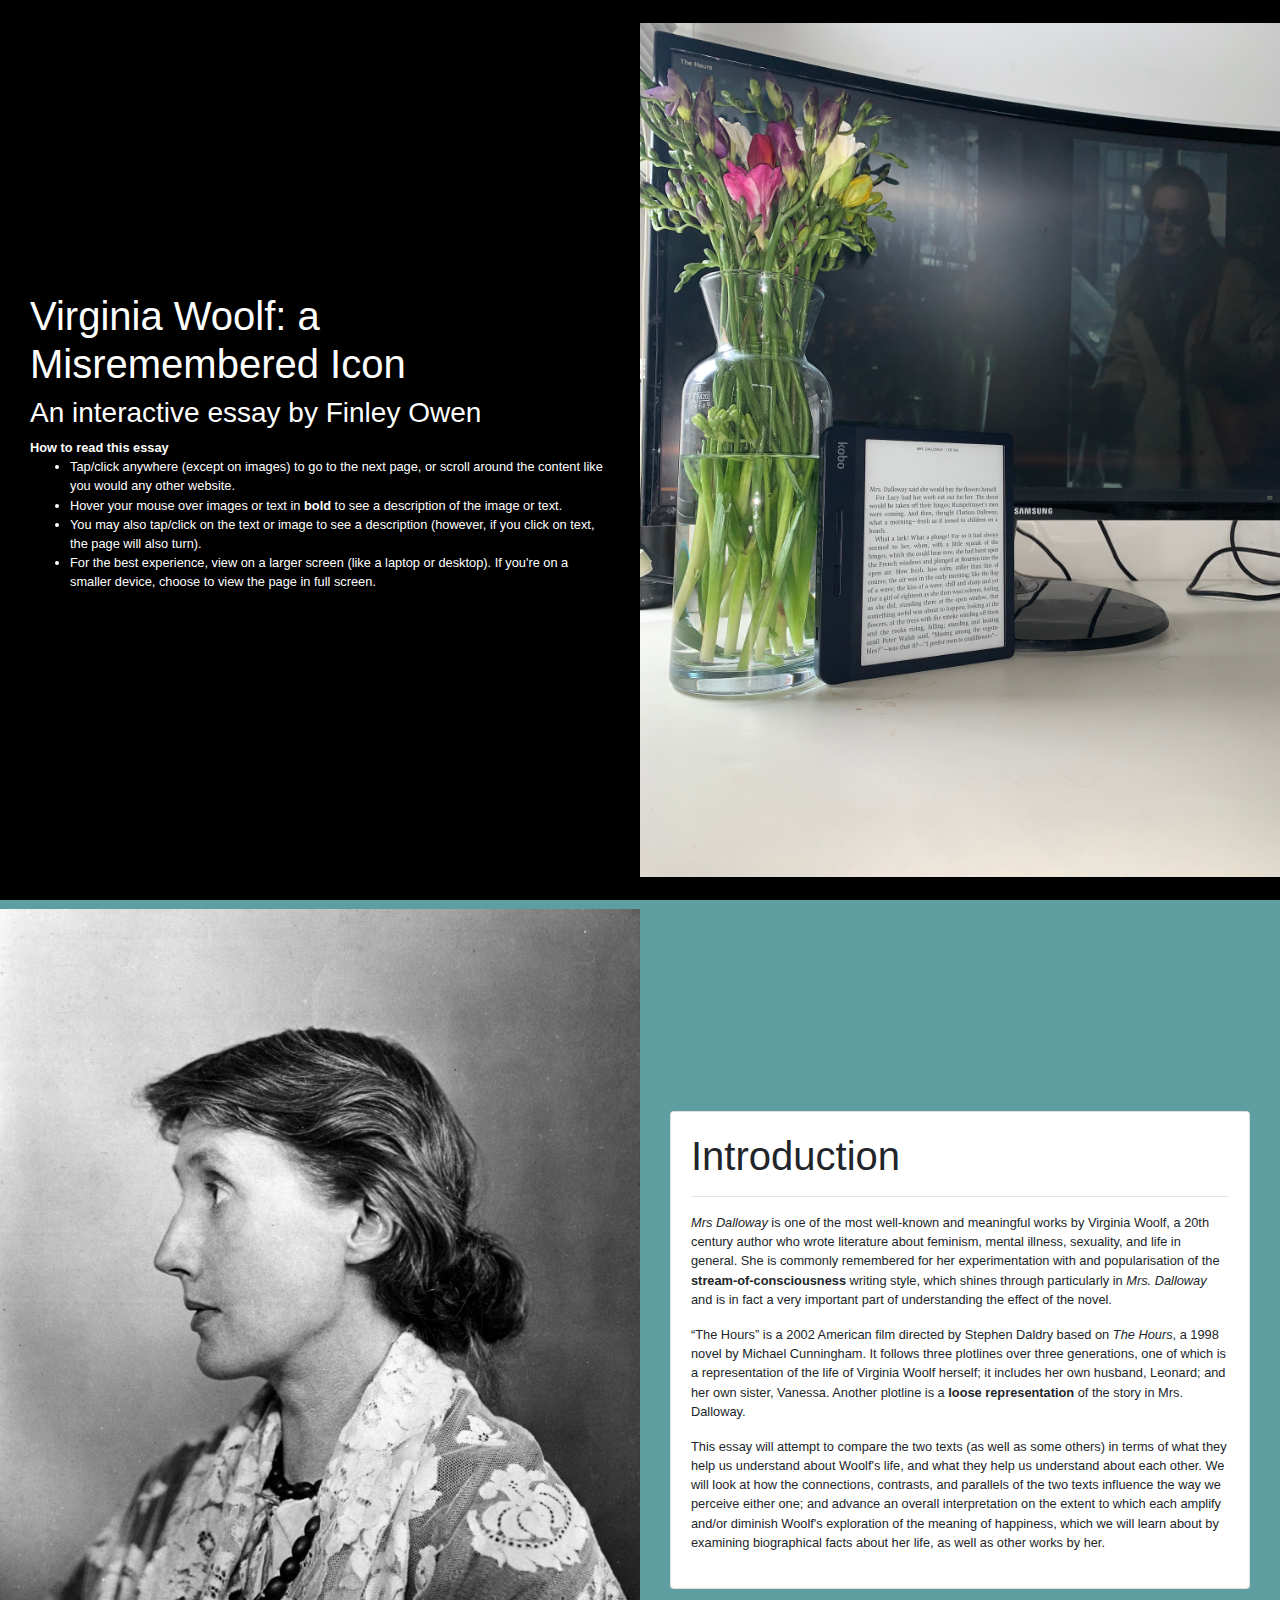
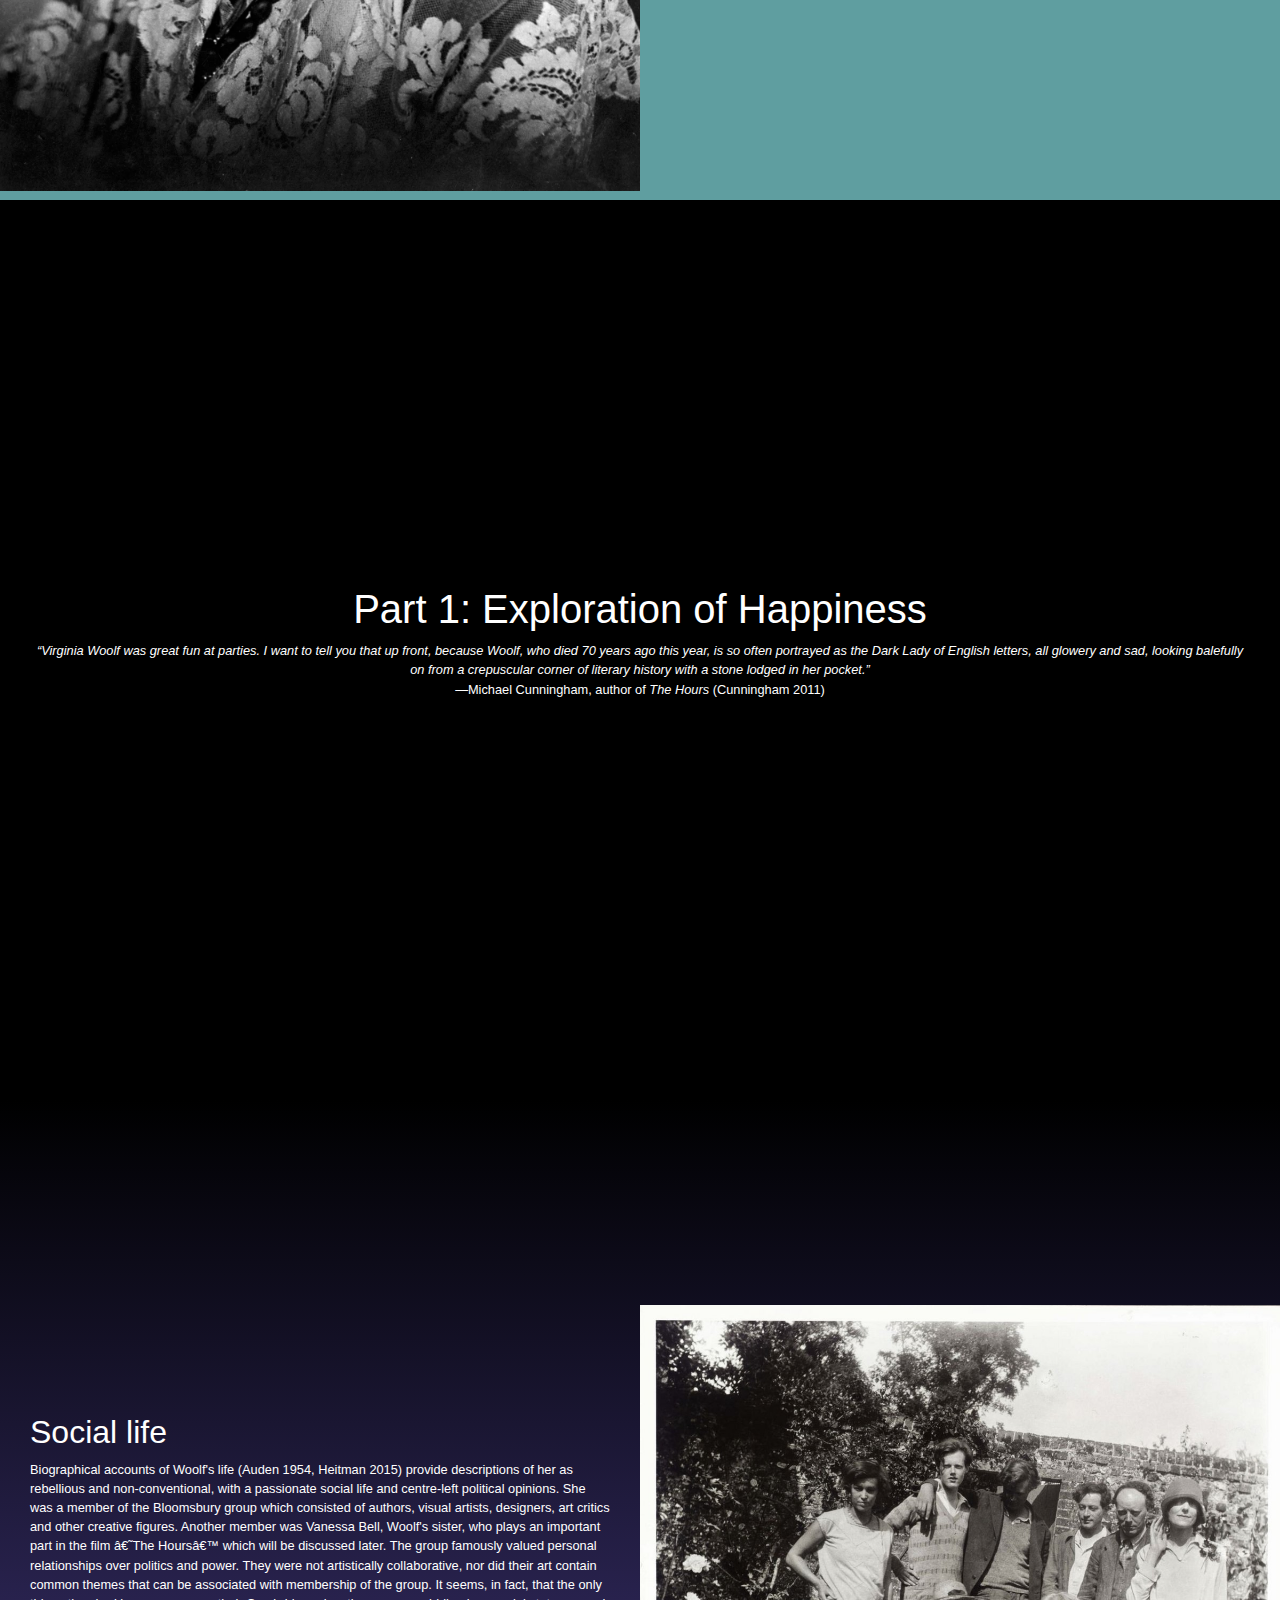
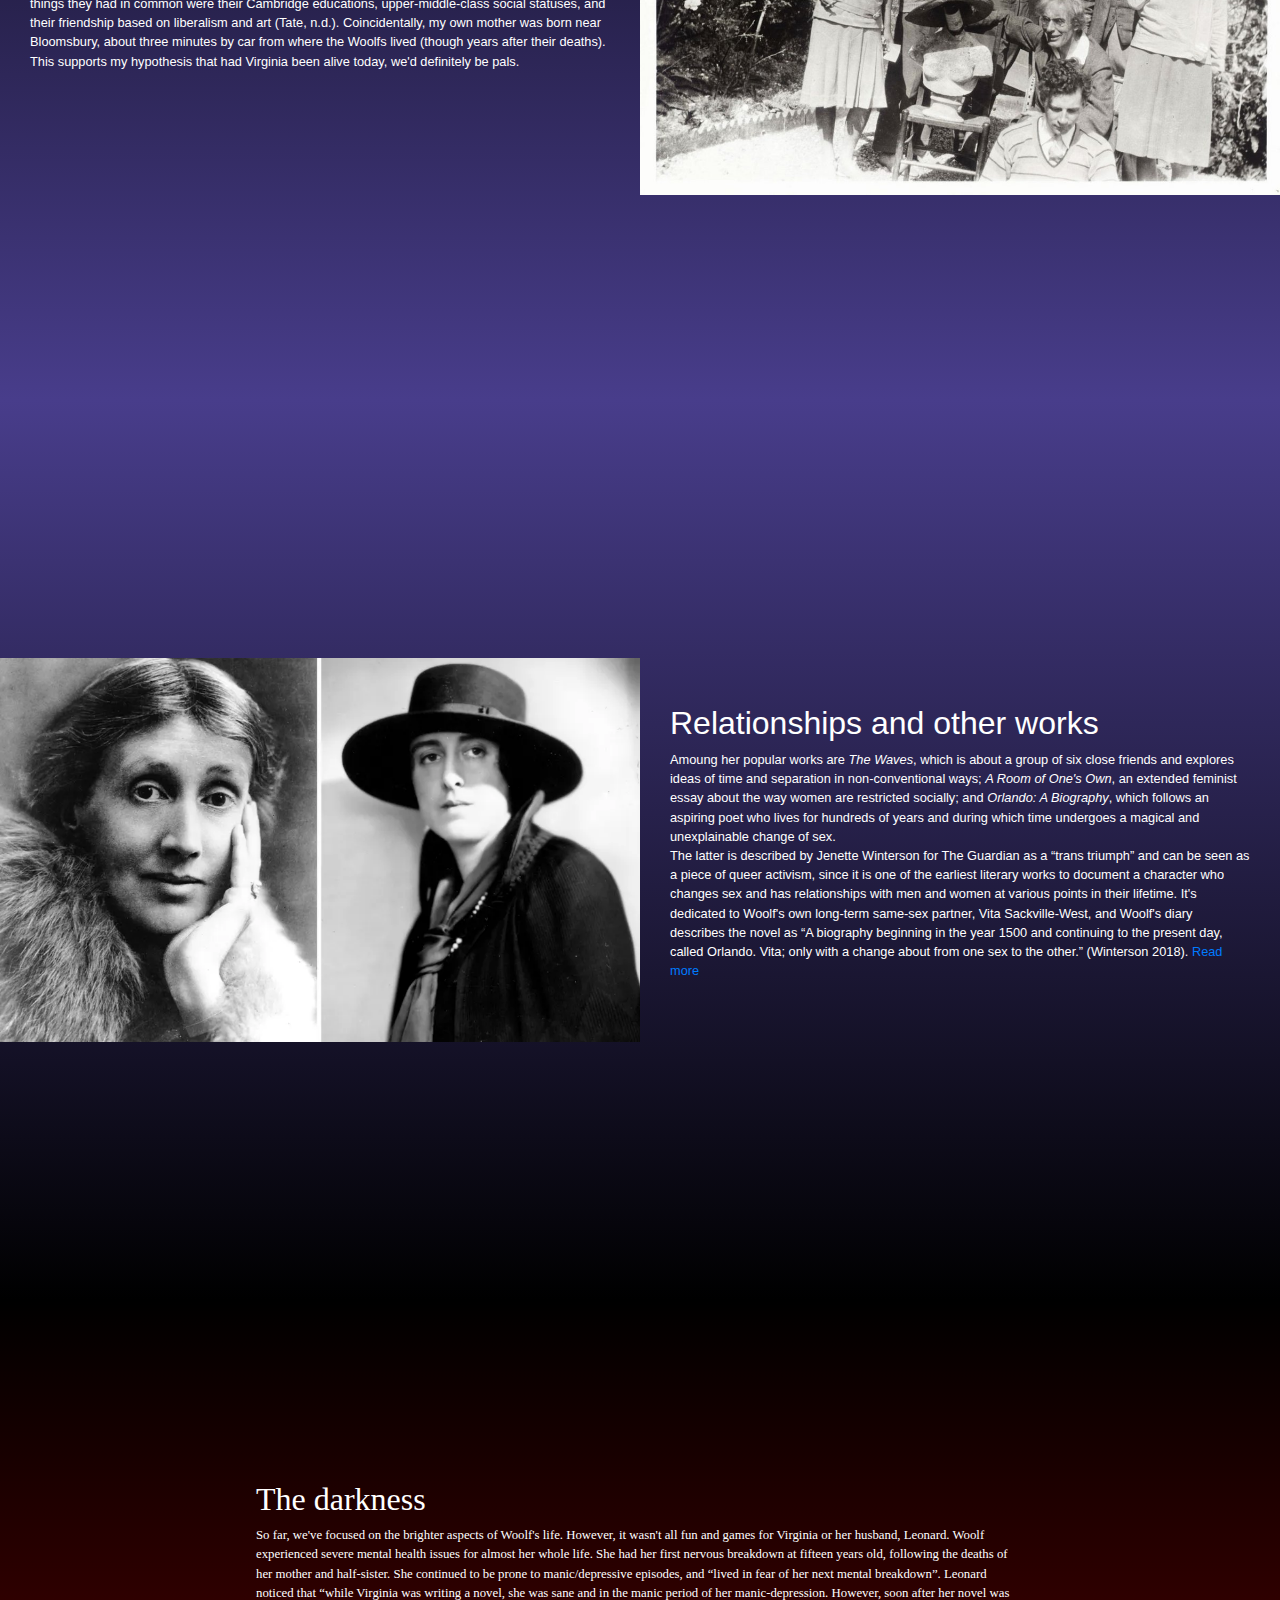
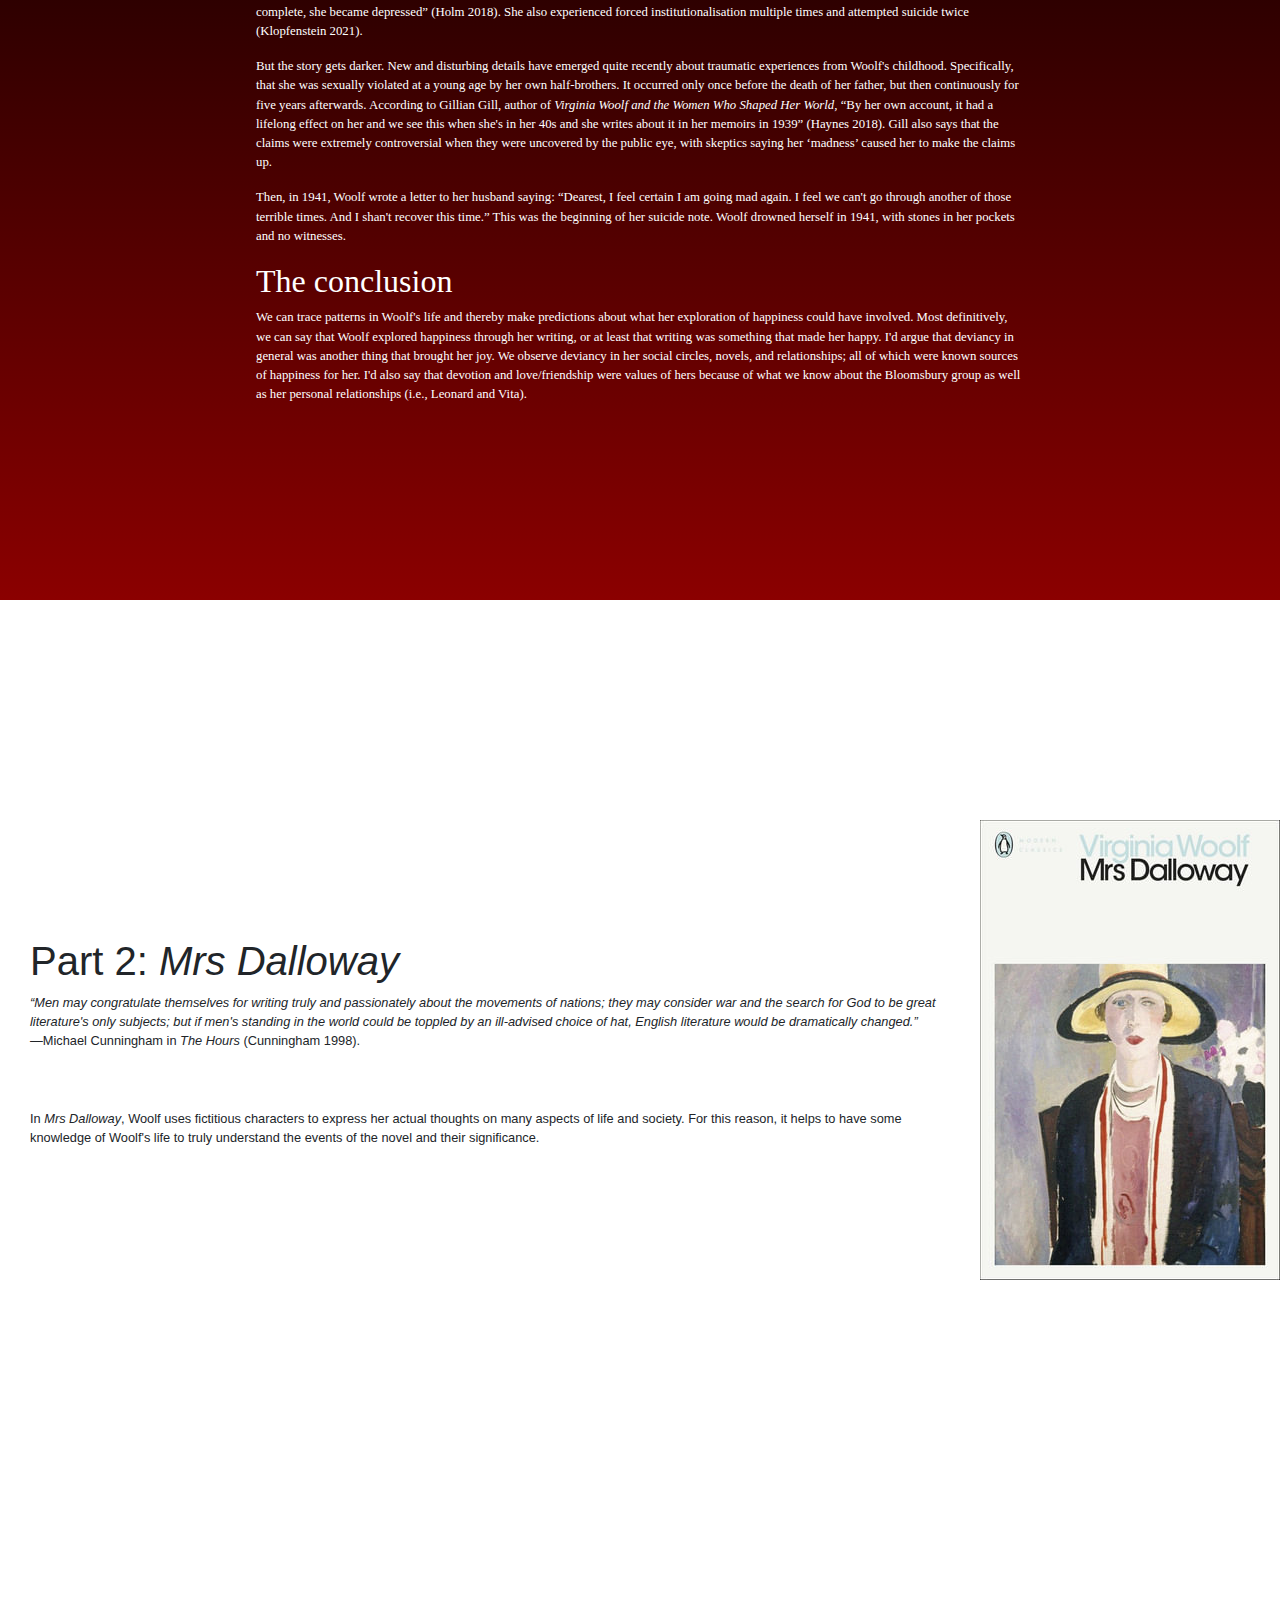
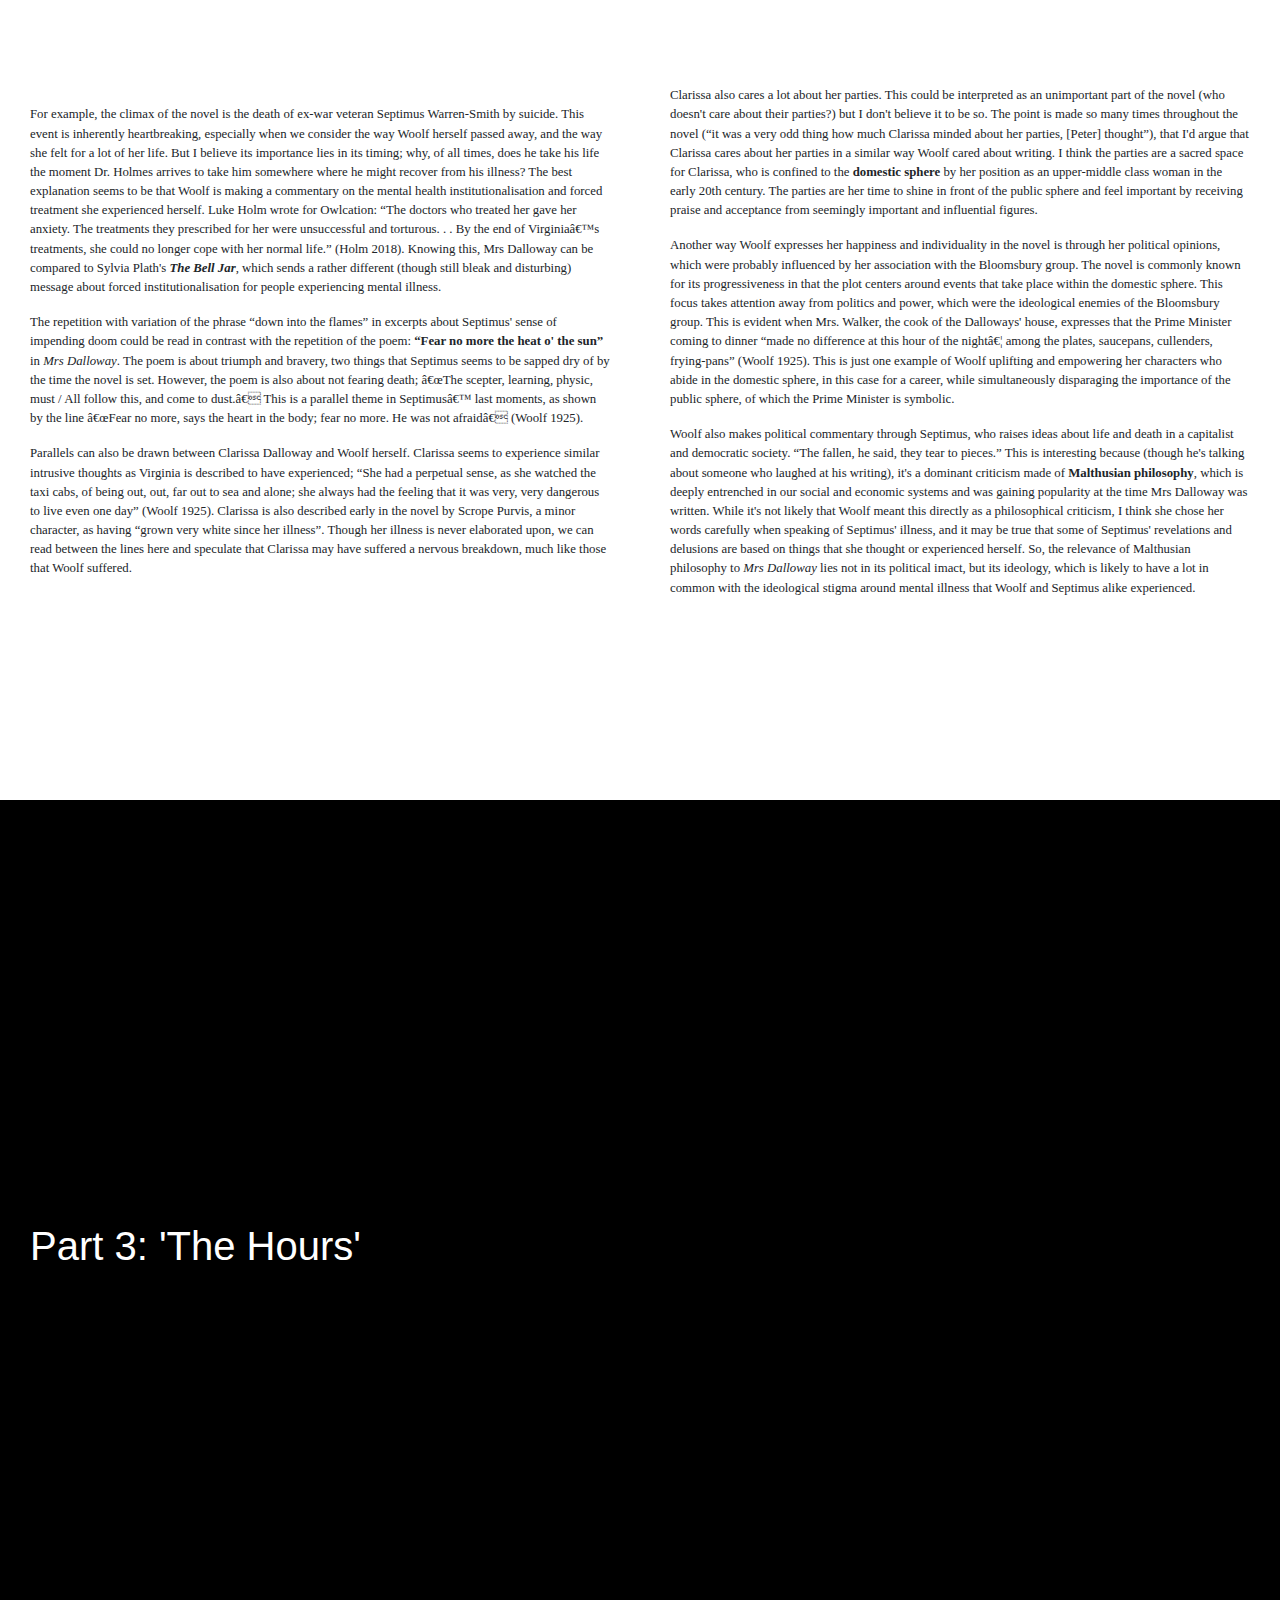
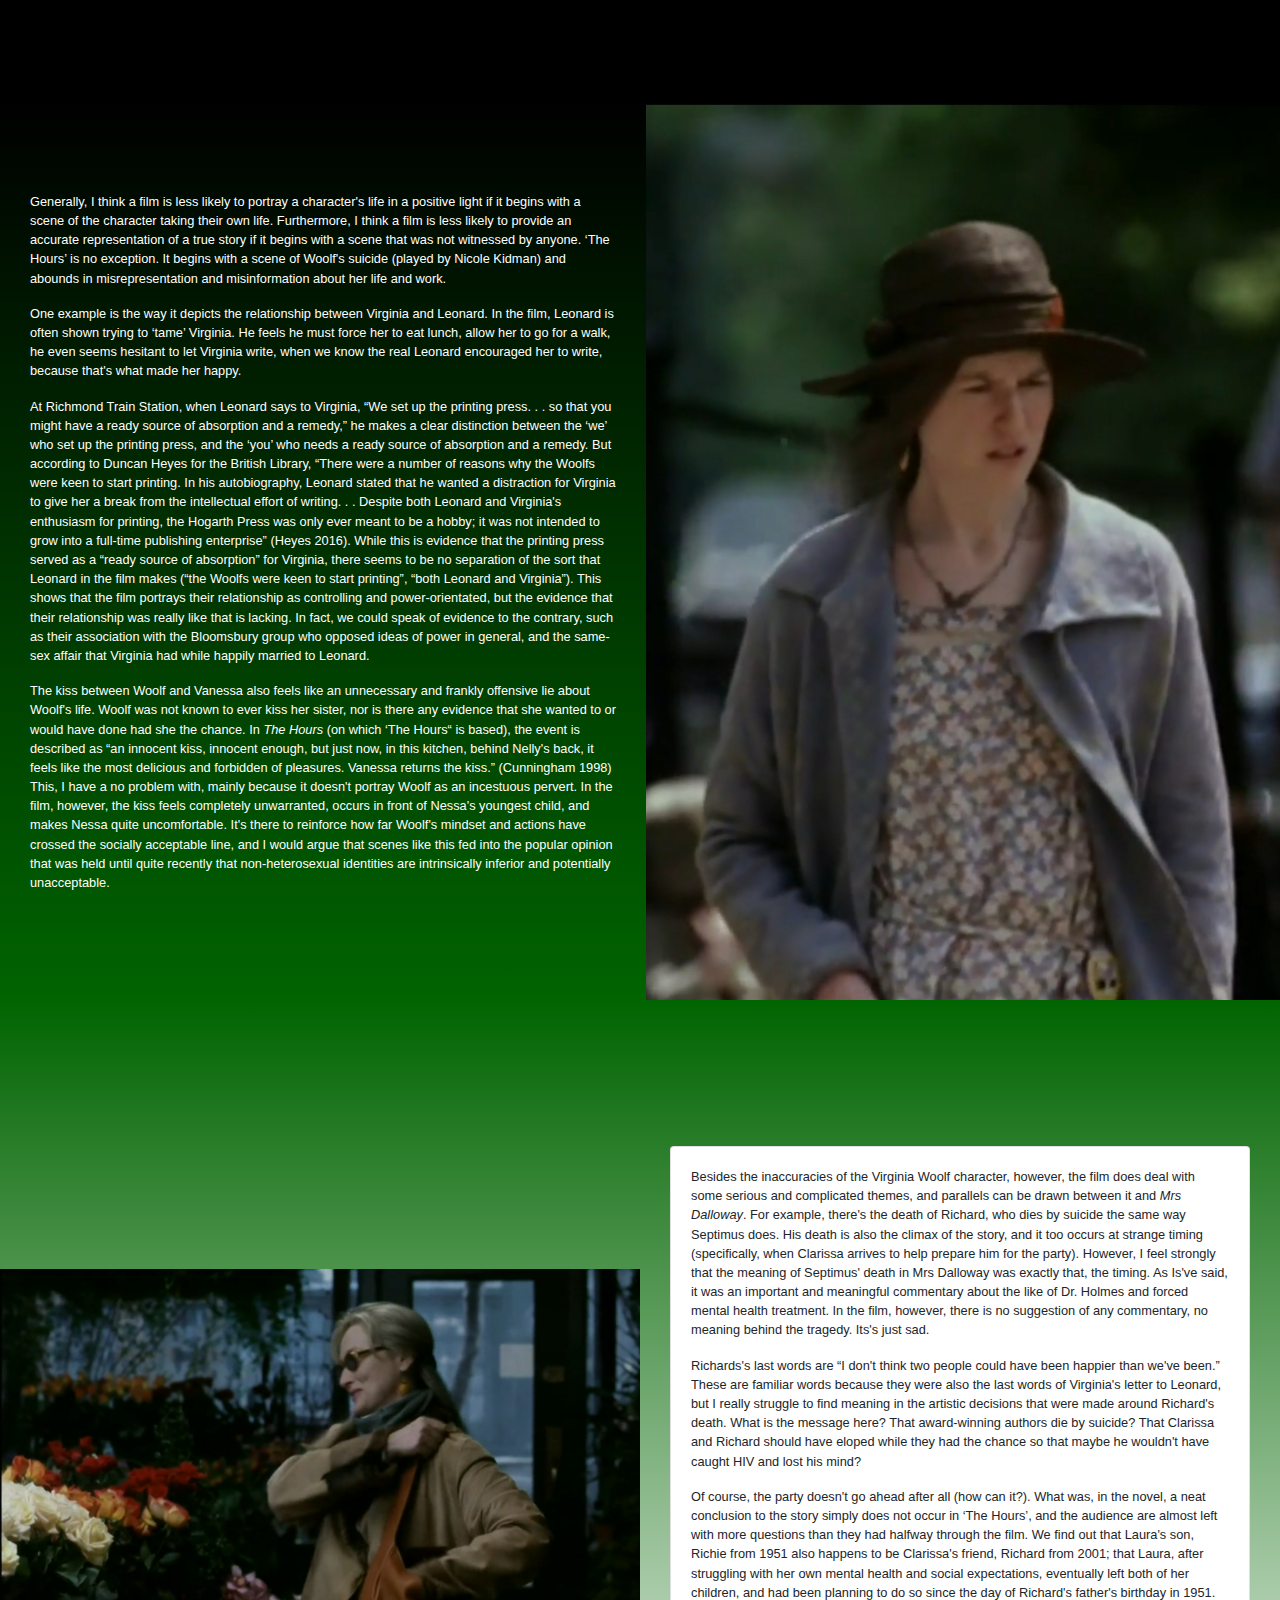
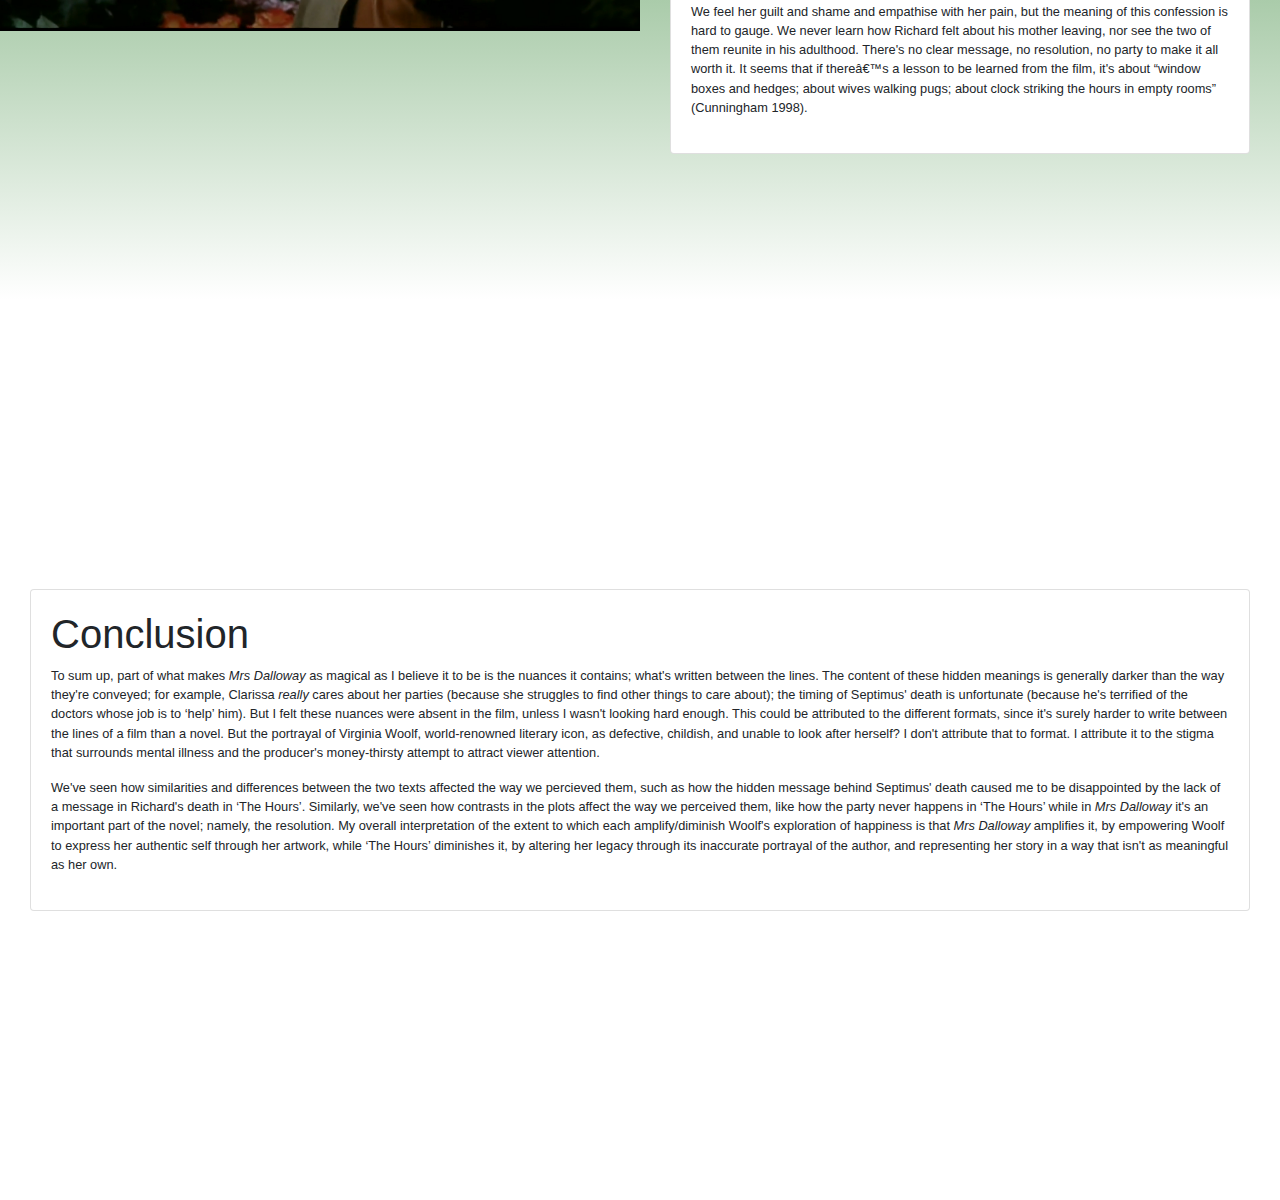
==== index.html @ f762d7c7 "Fixed type in index.html" ====
<!DOCTYPE html>
<html>
	<head>
		<meta charset="“UTF-8”" />
		<meta
			name="“viewport”"
			content="“width"
			="device-width,"
			initial-scale="1.0”"
		/>
		<meta http-equiv="“X-UA-Compatible”" content="“ie" ="edge”" />
		<link
			rel="stylesheet"
			href="https://maxcdn.bootstrapcdn.com/bootstrap/4.0.0/css/bootstrap.min.css"
			integrity="sha384-Gn5384xqQ1aoWXA+058RXPxPg6fy4IWvTNh0E263XmFcJlSAwiGgFAW/dAiS6JXm"
			crossorigin="anonymous"
		/>
		<link type="text/css" rel="stylesheet" href="styles.css" />
		<script>
			function scrollToElement(id) {
				const element = document.getElementById(id);
				element.scrollIntoView();
			}

			function describe(id) {
				const element = document.getElementById(id);
				alert(element.title);
			}
		</script>
		<title>Buying flowers, back soon.</title>
	</head>
	<body>
		<div class="container-fluid" id="wrapper">
			<div class="row" id="title">
				<div class="col-6 page" onclick="scrollToElement('intro')">
					<h1>Virginia Woolf: a Misremembered Icon</h1>
					<h3>An interactive essay by Finley Owen</h3>
					<b>How to read this essay</b>
					<ul>
						<li>
							Tap/click anywhere (except on images) to go to the
							next page, or scroll around the content like you
							would any other website.
						</li>
						<li>
							Hover your mouse over images or text in
							<b
								id="example"
								onclick="describe('example')"
								title="Example description of the bold text."
								>bold</b
							>
							to see a description of the image or text.
						</li>
						<li>
							You may also tap/click on the text or image to see a
							description (however, if you click on text, the page
							will also turn).
						</li>
						<li>
							For the best experience, view on a larger screen
							(like a laptop or desktop). If you're on a smaller
							device, choose to view the page in full screen.
						</li>
					</ul>
				</div>
				<div class="col align-self-end img-container">
					<img
						id="img-1"
						onclick="describe('img-1')"
						title="Clarissa buying flowers while Mrs. Dalloway says she&#39;ll buy the flowers herself, next to a vase of flowers."
						src="img-1.jpg"
						style="align-self: flex-end"
					/>
				</div>
			</div>

			<div class="row" id="intro">
				<div class="col align-self-start img-container">
					<img
						id="img-2"
						onclick="describe('img-2')"
						title="Profile photo of Virginia Woolf (Auden 1954)."
						src="img-2.jpg"
						style="align-self: flex-start"
					/>
				</div>
				<div class="col page" onclick="scrollToElement('part-1')">
					<div class="card">
						<div class="card-body">
							<h1 class="card-title">Introduction</h1>
							<hr />
							<p>
								<i>Mrs Dalloway</i> is one of the most
								well-known and meaningful works by Virginia
								Woolf, a 20th century author who wrote
								literature about feminism, mental illness,
								sexuality, and life in general. She is commonly
								remembered for her experimentation with and
								popularisation of the
								<b
									id="stream-of-consciousness"
									onclick="describe('stream-of-consciousness')"
									title="A writing style where the characters’ thoughts and emotions are intertwined with each other, and with other concrete events in the story, to fabricate a multidimensional world in which the reader can understand multiple perspectives of a story."
									>stream-of-consciousness</b
								>
								writing style, which shines through particularly
								in
								<i>Mrs. Dalloway</i> and is in fact a very
								important part of understanding the effect of
								the novel.
							</p>
							<p>
								&ldquo;The Hours&rdquo; is a 2002 American film
								directed by Stephen Daldry based on
								<i>The Hours</i>, a 1998 novel by Michael
								Cunningham. It follows three plotlines over
								three generations, one of which is a
								representation of the life of Virginia Woolf
								herself; it includes her own husband, Leonard;
								and her own sister, Vanessa. Another plotline is
								a
								<b
									id="loose-representation"
									onclick="describe('loose-representation')"
									title="The first names of the characters in this group provide us with guidelines about which character from the novel they represent."
									>loose representation</b
								>
								of the story in Mrs. Dalloway.
							</p>
							<p>
								This essay will attempt to compare the two texts
								(as well as some others) in terms of what they
								help us understand about Woolf&#39;s life, and
								what they help us understand about each other.
								We will look at how the connections, contrasts,
								and parallels of the two texts influence the way
								we perceive either one; and advance an overall
								interpretation on the extent to which each
								amplify and/or diminish Woolf&#39;s exploration
								of the meaning of happiness, which we will learn
								about by examining biographical facts about her
								life, as well as other works by her.
							</p>
						</div>
					</div>
				</div>
			</div>

			<div
				class="row"
				id="part-1"
				onclick="scrollToElement('social-life')"
			>
				<div class="col heading-page">
					<h1>Part 1: Exploration of Happiness</h1>
					<i>
						&ldquo;Virginia Woolf was great fun at parties. I want
						to tell you that up front, because Woolf, who died 70
						years ago this year, is so often portrayed as the Dark
						Lady of English letters, all glowery and sad, looking
						balefully on from a crepuscular corner of literary
						history with a stone lodged in her pocket.&rdquo;
					</i>
					<p>
						&mdash;Michael Cunningham, author of
						<i>The Hours</i> (Cunningham 2011)
					</p>
				</div>
			</div>

			<div class="row" id="social-life">
				<div class="col page" onclick="scrollToElement('other-works')">
					<h2>Social life</h2>
					<p>
						Biographical accounts of Woolf&#39;s life (Auden 1954,
						Heitman 2015) provide descriptions of her as rebellious
						and non-conventional, with a passionate social life and
						centre-left political opinions. She was a member of the
						Bloomsbury group which consisted of authors, visual
						artists, designers, art critics and other creative
						figures. Another member was Vanessa Bell, Woolf&#39;s
						sister, who plays an important part in the film ‘The
						Hours’ which will be discussed later. The group famously
						valued personal relationships over politics and power.
						They were not artistically collaborative, nor did their
						art contain common themes that can be associated with
						membership of the group. It seems, in fact, that the
						only things they had in common were their Cambridge
						educations, upper-middle-class social statuses, and
						their friendship based on liberalism and art (Tate,
						n.d.). Coincidentally, my own mother was born near
						Bloomsbury, about three minutes by car from where the
						Woolfs lived (though years after their deaths). This
						supports my hypothesis that had Virginia been alive
						today, we&#39;d definitely be pals.
					</p>
				</div>
				<div class="col-auto img-container">
					<img
						id="img-3"
						onclick="describe('img-3')"
						title="Group photo of the Bloomsbury group. Woolf may or may not be the one on the far right (Tate, n.d.)."
						src="img-3.jpg"
					/>
				</div>
			</div>

			<div class="row" id="other-works">
				<div class="col-auto img-container">
					<img src="img-4.jpg" />
				</div>
				<div class="col page" onclick="scrollToElement('the-darkness')">
					<h2>Relationships and other works</h2>
					<p>
						Amoung her popular works are <i>The Waves</i>, which is
						about a group of six close friends and explores ideas of
						time and separation in non-conventional ways;
						<i>A Room of One&#39;s Own</i>, an extended feminist
						essay about the way women are restricted socially; and
						<i>Orlando: A Biography</i>, which follows an aspiring
						poet who lives for hundreds of years and during which
						time undergoes a magical and unexplainable change of
						sex. <br />
						The latter is described by Jenette Winterson for The
						Guardian as a &ldquo;trans triumph&rdquo; and can be
						seen as a piece of queer activism, since it is one of
						the earliest literary works to document a character who
						changes sex and has relationships with men and women at
						various points in their lifetime. It&#39;s dedicated to
						Woolf&#39;s own long-term same-sex partner, Vita
						Sackville-West, and Woolf&#39;s diary describes the
						novel as &ldquo;A biography beginning in the year 1500
						and continuing to the present day, called Orlando. Vita;
						only with a change about from one sex to the
						other.&rdquo; (Winterson 2018).
						<a href="orlando-a-biography.html">Read more</a>
					</p>
				</div>
			</div>

			<div class="row" id="the-darkness">
				<div
					class="col page"
					style="
						padding-right: 20vw;
						padding-left: 20vw;
						font-family: 'Times New Roman', Times, serif;
					"
					onclick="scrollToElement('part-2')"
				>
					<h2>The darkness</h2>
					<p>
						So far, we&#39;ve focused on the brighter aspects of
						Woolf&#39;s life. However, it wasn&#39;t all fun and
						games for Virginia or her husband, Leonard. Woolf
						experienced severe mental health issues for almost her
						whole life. She had her first nervous breakdown at
						fifteen years old, following the deaths of her mother
						and half-sister. She continued to be prone to
						manic/depressive episodes, and &ldquo;lived in fear of
						her next mental breakdown&rdquo;. Leonard noticed that
						&ldquo;while Virginia was writing a novel, she was sane
						and in the manic period of her manic-depression.
						However, soon after her novel was complete, she became
						depressed&rdquo; (Holm 2018). She also experienced
						forced institutionalisation multiple times and attempted
						suicide twice (Klopfenstein 2021).
					</p>
					<p>
						But the story gets darker. New and disturbing details
						have emerged quite recently about traumatic experiences
						from Woolf&#39;s childhood. Specifically, that she was
						sexually violated at a young age by her own
						half-brothers. It occurred only once before the death of
						her father, but then continuously for five years
						afterwards. According to Gillian Gill, author of
						<i>Virginia Woolf and the Women Who Shaped Her World</i
						>, &ldquo;By her own account, it had a lifelong effect
						on her and we see this when she&#39;s in her 40s and she
						writes about it in her memoirs in 1939&rdquo; (Haynes
						2018). Gill also says that the claims were extremely
						controversial when they were uncovered by the public
						eye, with skeptics saying her &lsquo;madness&rsquo;
						caused her to make the claims up.
					</p>
					<p>
						Then, in 1941, Woolf wrote a letter to her husband
						saying: &ldquo;Dearest, I feel certain I am going mad
						again. I feel we can&#39;t go through another of those
						terrible times. And I shan&#39;t recover this
						time.&rdquo; This was the beginning of her suicide note.
						Woolf drowned herself in 1941, with stones in her
						pockets and no witnesses.
					</p>
					<h2>The conclusion</h2>
					<p>
						We can trace patterns in Woolf&#39;s life and thereby
						make predictions about what her exploration of happiness
						could have involved. Most definitively, we can say that
						Woolf explored happiness through her writing, or at
						least that writing was something that made her happy.
						I&#39;d argue that deviancy in general was another thing
						that brought her joy. We observe deviancy in her social
						circles, novels, and relationships; all of which were
						known sources of happiness for her. I&#39;d also say
						that devotion and love/friendship were values of hers
						because of what we know about the Bloomsbury group as
						well as her personal relationships (i.e., Leonard and
						Vita).
					</p>
				</div>
			</div>

			<div
				class="row"
				id="part-2"
				onclick="scrollToElement('mrs-dalloway-2')"
			>
				<div class="col page">
					<h1>Part 2: <i>Mrs Dalloway</i></h1>
					<i
						>&ldquo;Men may congratulate themselves for writing
						truly and passionately about the movements of nations;
						they may consider war and the search for God to be great
						literature&#39;s only subjects; but if men&#39;s
						standing in the world could be toppled by an ill-advised
						choice of hat, English literature would be dramatically
						changed.&rdquo;
					</i>
					<p>
						&#151;Michael Cunningham in <i>The Hours</i> (Cunningham
						1998).
					</p>
					<hr style="color: cadetblue; height: 10px" />
					<p>
						In <i>Mrs Dalloway</i>, Woolf uses fictitious characters
						to express her actual thoughts on many aspects of life
						and society. For this reason, it helps to have some
						knowledge of Woolf&#39;s life to truly understand the
						events of the novel and their significance.
					</p>
				</div>
				<div class="col-auto img-container">
					<img
						src="img-5.jpg"
						id="img-5"
						onclick="describe('image-5')"
						title="The cover of the novel"
					/>
				</div>
			</div>

			<div
				id="mrs-dalloway-2"
				class="row"
				style="font-family: 'Times New Roman', Times, serif"
			>
				<div class="col-6 page">
					<p>
						For example, the climax of the novel is the death of
						ex-war veteran Septimus Warren-Smith by suicide. This
						event is inherently heartbreaking, especially when we
						consider the way Woolf herself passed away, and the way
						she felt for a lot of her life. But I believe its
						importance lies in its timing; why, of all times, does
						he take his life the moment Dr. Holmes arrives to take
						him somewhere where he might recover from his illness?
						The best explanation seems to be that Woolf is making a
						commentary on the mental health institutionalisation and
						forced treatment she experienced herself. Luke Holm
						wrote for Owlcation: &ldquo;The doctors who treated her
						gave her anxiety. The treatments they prescribed for her
						were unsuccessful and torturous. . . By the end of
						Virginia’s treatments, she could no longer cope with her
						normal life.&rdquo; (Holm 2018). Knowing this, Mrs
						Dalloway can be compared to Sylvia Plath&#39;s
						<b
							id="the-bell-jar"
							onclick="describe('the-bell-jar')"
							title="The Bell Jar is about a young woman who has a nervous breakdown and is sent to multiple mental health recovery centers. The main character, Esther, documents things she believes are wrong with the way she&#39;s treated in the mental assylum including her experiences with shock treatment, the price of psychotherapists and restrictions in the hospital."
							><i>The Bell Jar</i></b
						>, which sends a rather different (though still bleak
						and disturbing) message about forced
						institutionalisation for people experiencing mental
						illness.
					</p>
					<p>
						The repetition with variation of the phrase &ldquo;down
						into the flames&rdquo; in excerpts about Septimus&#39;
						sense of impending doom could be read in contrast with
						the repetition of the poem:
						<b
							id="fear-no-more"
							onclick="describe('fear-no-more')"
							title="The poem is written by William Shakespeare and appears in his play: Cymbeline"
							>&ldquo;Fear no more the heat o&#39; the
							sun&rdquo;</b
						>
						in <i>Mrs Dalloway</i>. The poem is about triumph and
						bravery, two things that Septimus seems to be sapped dry
						of by the time the novel is set. However, the poem is
						also about not fearing death; “The scepter, learning,
						physic, must / All follow this, and come to dust.” This
						is a parallel theme in Septimus’ last moments, as shown
						by the line “Fear no more, says the heart in the body;
						fear no more. He was not afraid” (Woolf 1925).
					</p>
					<p>
						Parallels can also be drawn between Clarissa Dalloway
						and Woolf herself. Clarissa seems to experience similar
						intrusive thoughts as Virginia is described to have
						experienced; &ldquo;She had a perpetual sense, as she
						watched the taxi cabs, of being out, out, far out to sea
						and alone; she always had the feeling that it was very,
						very dangerous to live even one day&rdquo; (Woolf 1925).
						Clarissa is also described early in the novel by Scrope
						Purvis, a minor character, as having &ldquo;grown very
						white since her illness&rdquo;. Though her illness is
						never elaborated upon, we can read between the lines
						here and speculate that Clarissa may have suffered a
						nervous breakdown, much like those that Woolf suffered.
					</p>
				</div>
				<div class="col-6 page" onclick="scrollToElement('part-3')">
					<p>
						Clarissa also cares a lot about her parties. This could
						be interpreted as an unimportant part of the novel (who
						doesn&#39;t care about their parties?) but I don&#39;t
						believe it to be so. The point is made so many times
						throughout the novel (&ldquo;it was a very odd thing how
						much Clarissa minded about her parties, [Peter]
						thought&rdquo;), that I&#39;d argue that Clarissa cares
						about her parties in a similar way Woolf cared about
						writing. I think the parties are a sacred space for
						Clarissa, who is confined to the
						<b
							id="domestic-sphere"
							onclick="describe('domestic-sphere')"
							title="The &lsquo;separate sphere&rsquo; model of gender inequality is the idea that women inhabit the domestic sphere while men inhabit the public sphere. The domestic sphere refers to the realm of cooking, cleaning, and providing; while the public sphere refers to that of politics, intellectualism, and war."
							>domestic sphere</b
						>
						by her position as an upper-middle class woman in the
						early 20th century. The parties are her time to shine in
						front of the public sphere and feel important by
						receiving praise and acceptance from seemingly important
						and influential figures.
					</p>
					<p>
						Another way Woolf expresses her happiness and
						individuality in the novel is through her political
						opinions, which were probably influenced by her
						association with the Bloomsbury group. The novel is
						commonly known for its progressiveness in that the plot
						centers around events that take place within the
						domestic sphere. This focus takes attention away from
						politics and power, which were the ideological enemies
						of the Bloomsbury group. This is evident when Mrs.
						Walker, the cook of the Dalloways&#39; house, expresses
						that the Prime Minister coming to dinner &ldquo;made no
						difference at this hour of the night… among the plates,
						saucepans, cullenders, frying-pans&rdquo; (Woolf 1925).
						This is just one example of Woolf uplifting and
						empowering her characters who abide in the domestic
						sphere, in this case for a career, while simultaneously
						disparaging the importance of the public sphere, of
						which the Prime Minister is symbolic.
					</p>
					<p>
						Woolf also makes political commentary through Septimus,
						who raises ideas about life and death in a capitalist
						and democratic society. &ldquo;The fallen, he said, they
						tear to pieces.&rdquo; This is interesting because
						(though he&#39;s talking about someone who laughed at
						his writing), it&#39;s a dominant criticism made of
						<b
							id="malthusian-philosophy"
							onclick="describe('malthusian-philosophy')"
							title="This school of thought, when applied, says the best way to distribute resources ‘practically’ to humans, and to prevent the human population passing an imagined ‘crisis point’, is to cut of healthcare and essential services to those who prone to ‘falling through the cracks’ of society; essentially the poor, the shellshocked, and the minority population."
							>Malthusian philosophy</b
						>, which is deeply entrenched in our social and economic
						systems and was gaining popularity at the time Mrs
						Dalloway was written. While it&#39;s not likely that
						Woolf meant this directly as a philosophical criticism,
						I think she chose her words carefully when speaking of
						Septimus&#39; illness, and it may be true that some of
						Septimus&#39; revelations and delusions are based on
						things that she thought or experienced herself. So, the
						relevance of Malthusian philosophy to
						<i>Mrs Dalloway</i> lies not in its political imact, but
						its ideology, which is likely to have a lot in common
						with the ideological stigma around mental illness that
						Woolf and Septimus alike experienced.
					</p>
				</div>
			</div>

			<div class="row" id="part-3">
				<div
					class="heading-page"
					onclick="scrollToElement('the-hours')"
				>
					<h1>Part 3: 'The Hours'</h1>
				</div>
			</div>

			<div class="row" id="the-hours">
				<div class="col page" onclick="scrollToElement('the-hours-2')">
					<p>
						Generally, I think a film is less likely to portray a
						character&#39;s life in a positive light if it begins
						with a scene of the character taking their own life.
						Furthermore, I think a film is less likely to provide an
						accurate representation of a true story if it begins
						with a scene that was not witnessed by anyone.
						&lsquo;The Hours&rsquo; is no exception. It begins with
						a scene of Woolf&#39;s suicide (played by Nicole Kidman)
						and abounds in misrepresentation and misinformation
						about her life and work.
					</p>
					<p>
						One example is the way it depicts the relationship
						between Virginia and Leonard. In the film, Leonard is
						often shown trying to &lsquo;tame&rsquo; Virginia. He
						feels he must force her to eat lunch, allow her to go
						for a walk, he even seems hesitant to let Virginia
						write, when we know the real Leonard encouraged her to
						write, because that&#39;s what made her happy.
					</p>
					<p>
						At Richmond Train Station, when Leonard says to
						Virginia, &ldquo;We set up the printing press. . . so
						that you might have a ready source of absorption and a
						remedy,&rdquo; he makes a clear distinction between the
						&lsquo;we&rsquo; who set up the printing press, and the
						&lsquo;you&rsquo; who needs a ready source of absorption
						and a remedy. But according to Duncan Heyes for the
						British Library, &ldquo;There were a number of reasons
						why the Woolfs were keen to start printing. In his
						autobiography, Leonard stated that he wanted a
						distraction for Virginia to give her a break from the
						intellectual effort of writing. . . Despite both Leonard
						and Virginia&#39;s enthusiasm for printing, the Hogarth
						Press was only ever meant to be a hobby; it was not
						intended to grow into a full-time publishing
						enterprise&rdquo; (Heyes 2016). While this is evidence
						that the printing press served as a &ldquo;ready source
						of absorption&rdquo; for Virginia, there seems to be no
						separation of the sort that Leonard in the film makes
						(&ldquo;the Woolfs were keen to start printing&rdquo;,
						&ldquo;both Leonard and Virginia&rdquo;). This shows
						that the film portrays their relationship as controlling
						and power-orientated, but the evidence that their
						relationship was really like that is lacking. In fact,
						we could speak of evidence to the contrary, such as
						their association with the Bloomsbury group who opposed
						ideas of power in general, and the same-sex affair that
						Virginia had while happily married to Leonard.
					</p>
					<p>
						The kiss between Woolf and Vanessa also feels like an
						unnecessary and frankly offensive lie about Woolf&#39;s
						life. Woolf was not known to ever kiss her sister, nor
						is there any evidence that she wanted to or would have
						done had she the chance. In
						<i>The Hours</i> (on which &lsquo;The Hours&ldquo; is
						based), the event is described as &ldquo;an innocent
						kiss, innocent enough, but just now, in this kitchen,
						behind Nelly&#39;s back, it feels like the most
						delicious and forbidden of pleasures. Vanessa returns
						the kiss.&rdquo; (Cunningham 1998) This, I have a no
						problem with, mainly because it doesn&#39;t portray
						Woolf as an incestuous pervert. In the film, however,
						the kiss feels completely unwarranted, occurs in front
						of Nessa&#39;s youngest child, and makes Nessa quite
						uncomfortable. It&#39;s there to reinforce how far
						Woolf&#39;s mindset and actions have crossed the
						socially acceptable line, and I would argue that scenes
						like this fed into the popular opinion that was held
						until quite recently that non-heterosexual identities
						are intrinsically inferior and potentially unacceptable.
					</p>
				</div>
				<div class="col-auto img-container">
					<img
						src="img-6.jpg"
						id="nicole-kidman-as-woolf"
						onclick="describe('nicole-kidman-as-woolf')"
						title="Nicole Kidman as Virginia Woolf in 'The Hours'."
					/>
				</div>
			</div>

			<div
				class="row"
				id="the-hours-2"
				onclick="scrollToElement('conclusion')"
			>
				<div class="col-auto img-container">
					<img
						src="img-7.jpg"
						id="clarissa-buying-flowers"
						onclick="describe('clarissa-buying-flowers')"
						title="Clarissa Vaughan (Meryl Streep) going to buy the flowers herself."
					/>
				</div>
				<div class="col page">
					<div class="card">
						<div class="card-body">
							<p>
								Besides the inaccuracies of the Virginia Woolf
								character, however, the film does deal with some
								serious and complicated themes, and parallels
								can be drawn between it and <i>Mrs Dalloway</i>.
								For example, there&#39;s the death of Richard,
								who dies by suicide the same way Septimus does.
								His death is also the climax of the story, and
								it too occurs at strange timing (specifically,
								when Clarissa arrives to help prepare him for
								the party). However, I feel strongly that the
								meaning of Septimus&#39; death in Mrs Dalloway
								was exactly that, the timing. As Is&#39;ve said,
								it was an important and meaningful commentary
								about the like of Dr. Holmes and forced mental
								health treatment. In the film, however, there is
								no suggestion of any commentary, no meaning
								behind the tragedy. Its&#39;s just sad.
							</p>
							<p>
								Richards&#39;s last words are &ldquo;I don&#39;t
								think two people could have been happier than
								we&#39;ve been.&rdquo; These are familiar words
								because they were also the last words of
								Virginia&#39;s letter to Leonard, but I really
								struggle to find meaning in the artistic
								decisions that were made around Richard&#39;s
								death. What is the message here? That
								award-winning authors die by suicide? That
								Clarissa and Richard should have eloped while
								they had the chance so that maybe he
								wouldn&#39;t have caught HIV and lost his mind?
							</p>
							<p>
								Of course, the party doesn&#39;t go ahead after
								all (how can it?). What was, in the novel, a
								neat conclusion to the story simply does not
								occur in &lsquo;The Hours&rsquo;, and the
								audience are almost left with more questions
								than they had halfway through the film. We find
								out that Laura&#39;s son, Richie from 1951 also
								happens to be Clarissa&#39;s friend, Richard
								from 2001; that Laura, after struggling with her
								own mental health and social expectations,
								eventually left both of her children, and had
								been planning to do so since the day of
								Richard&#39;s father&#39;s birthday in 1951. We
								feel her guilt and shame and empathise with her
								pain, but the meaning of this confession is hard
								to gauge. We never learn how Richard felt about
								his mother leaving, nor see the two of them
								reunite in his adulthood. There&#39;s no clear
								message, no resolution, no party to make it all
								worth it. It seems that if there’s a lesson to
								be learned from the film, it&#39;s about
								&ldquo;window boxes and hedges; about wives
								walking pugs; about clock striking the hours in
								empty rooms&rdquo; (Cunningham 1998).
							</p>
						</div>
					</div>
				</div>
			</div>

			<div
				class="row"
				id="conclusion"
				style="background-image: url('img-9.jpg')"
			>
				<div class="col page">
					<div class="card">
						<div class="card-body">
							<h1>Conclusion</h1>
							<p>
								To sum up, part of what makes
								<i>Mrs Dalloway</i> as magical as I believe it
								to be is the nuances it contains; what&#39;s
								written between the lines. The content of these
								hidden meanings is generally darker than the way
								they&#39;re conveyed; for example, Clarissa
								<i>really</i> cares about her parties (because
								she struggles to find other things to care
								about); the timing of Septimus&#39; death is
								unfortunate (because he&#39;s terrified of the
								doctors whose job is to &lsquo;help&rsquo; him).
								But I felt these nuances were absent in the
								film, unless I wasn&#39;t looking hard enough.
								This could be attributed to the different
								formats, since it&#39;s surely harder to write
								between the lines of a film than a novel. But
								the portrayal of Virginia Woolf, world-renowned
								literary icon, as defective, childish, and
								unable to look after herself? I don&#39;t
								attribute that to format. I attribute it to the
								stigma that surrounds mental illness and the
								producer&#39;s money-thirsty attempt to attract
								viewer attention.
							</p>
							<p>
								We&#39;ve seen how similarities and differences
								between the two texts affected the way we
								percieved them, such as how the hidden message
								behind Septimus&#39; death caused me to be
								disappointed by the lack of a message in
								Richard&#39;s death in &lsquo;The Hours&rsquo;.
								Similarly, we&#39;ve seen how contrasts in the
								plots affect the way we perceived them, like how
								the party never happens in &lsquo;The
								Hours&rsquo; while in
								<i>Mrs Dalloway</i> it&#39;s an important part
								of the novel; namely, the resolution. My overall
								interpretation of the extent to which each
								amplify/diminish Woolf&#39;s exploration of
								happiness is that <i>Mrs Dalloway</i> amplifies
								it, by empowering Woolf to express her authentic
								self through her artwork, while &lsquo;The
								Hours&rsquo; diminishes it, by altering her
								legacy through its inaccurate portrayal of the
								author, and representing her story in a way that
								isn&#39;t as meaningful as her own.
							</p>
						</div>
					</div>
				</div>
			</div>

			<!-- End of interactive essay -->
		</div>
		<h1
			style="font-size: xx-large; margin: 20px 20px 20px 20px"
			id="warning-message"
		>
			This content is not available for screens in portrait mode. Please
			turn your phone to landscape :).
		</h1>
	</body>
</html>
---- styles.css ----
div#title {
	background-color: black;
	color: white;
}

div#intro {
	background-color: cadetblue;
}

div#part-1,
div#part-3 {
	background-color: black;
	color: white;
	text-align: center;
}

div#social-life {
	background-image: linear-gradient(black, darkslateblue);
	color: white;
}
div#other-works {
	background-image: linear-gradient(darkslateblue, black);
	color: white;
}

div#the-darkness {
	background-image: linear-gradient(black, darkred);
	color: white;
}

div#the-hours {
	background-image: linear-gradient(black, darkgreen);
	color: white;
}

div#the-hours-2 {
	background-image: linear-gradient(darkgreen, white);
}

div.page {
	height: 100vh;
	display: flex;
	flex-direction: column;
	justify-content: center;
	padding: 30px;
	text-align: left;
}

div.heading-page {
	height: 100vh;
	display: flex;
	flex-direction: column;
	justify-content: center;
	padding: 30px;
}

div.img-container {
	height: 100vh;
	padding: 0px !important;
	margin: 0px !important;
	display: flex;
	flex-direction: column;
	justify-content: center;
}

img {
	max-width: 50vw;
	max-height: 100vh;
	padding: 0px !important;
	margin: 0px !important;
}

p,
i,
b,
li {
	font-size: 1vw;
}

/* We want most i tages to be the same size, but not those that are inside headers. */
h1 i {
	font-size: inherit;
}

@media only screen and (orientation: portrait) {
	#wrapper {
		display: none;
	}
	#warning-message {
		display: block;
	}
}
@media only screen and (orientation: landscape) {
	#warning-message {
		display: none;
	}
}
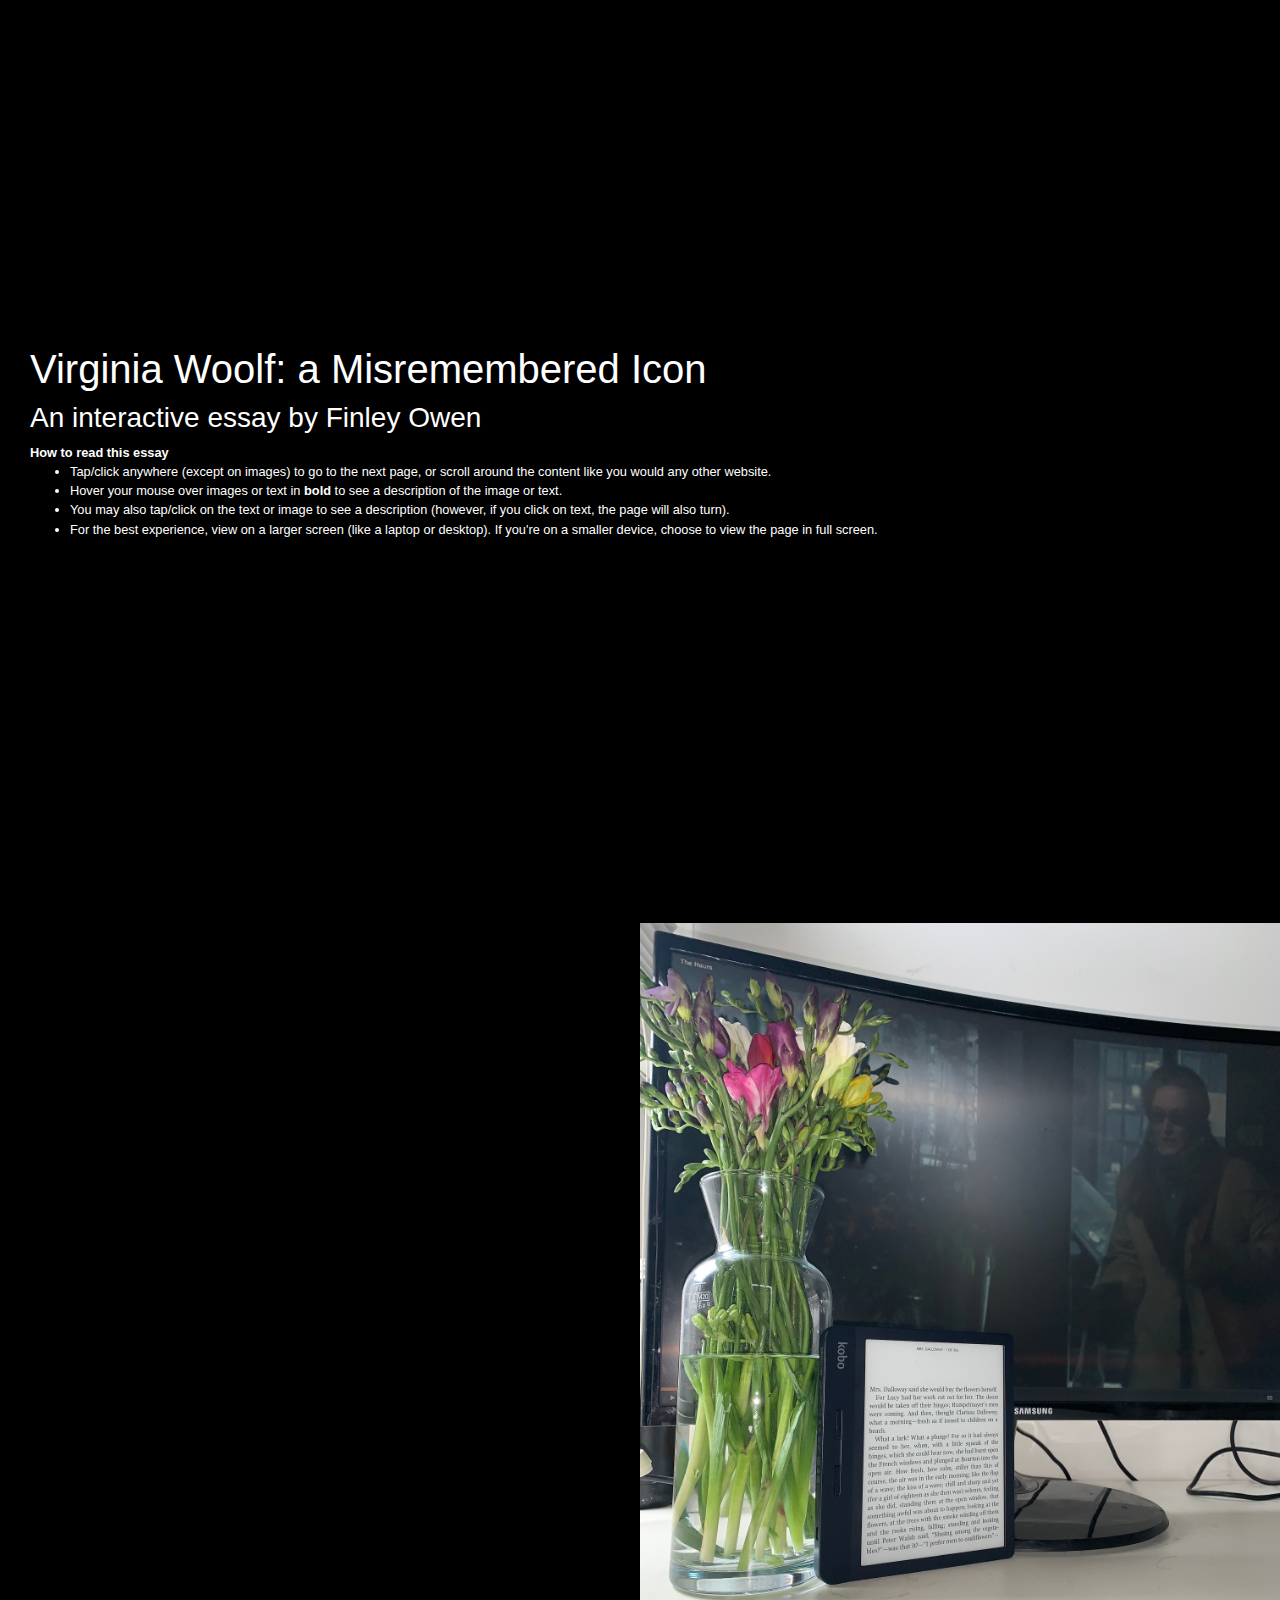
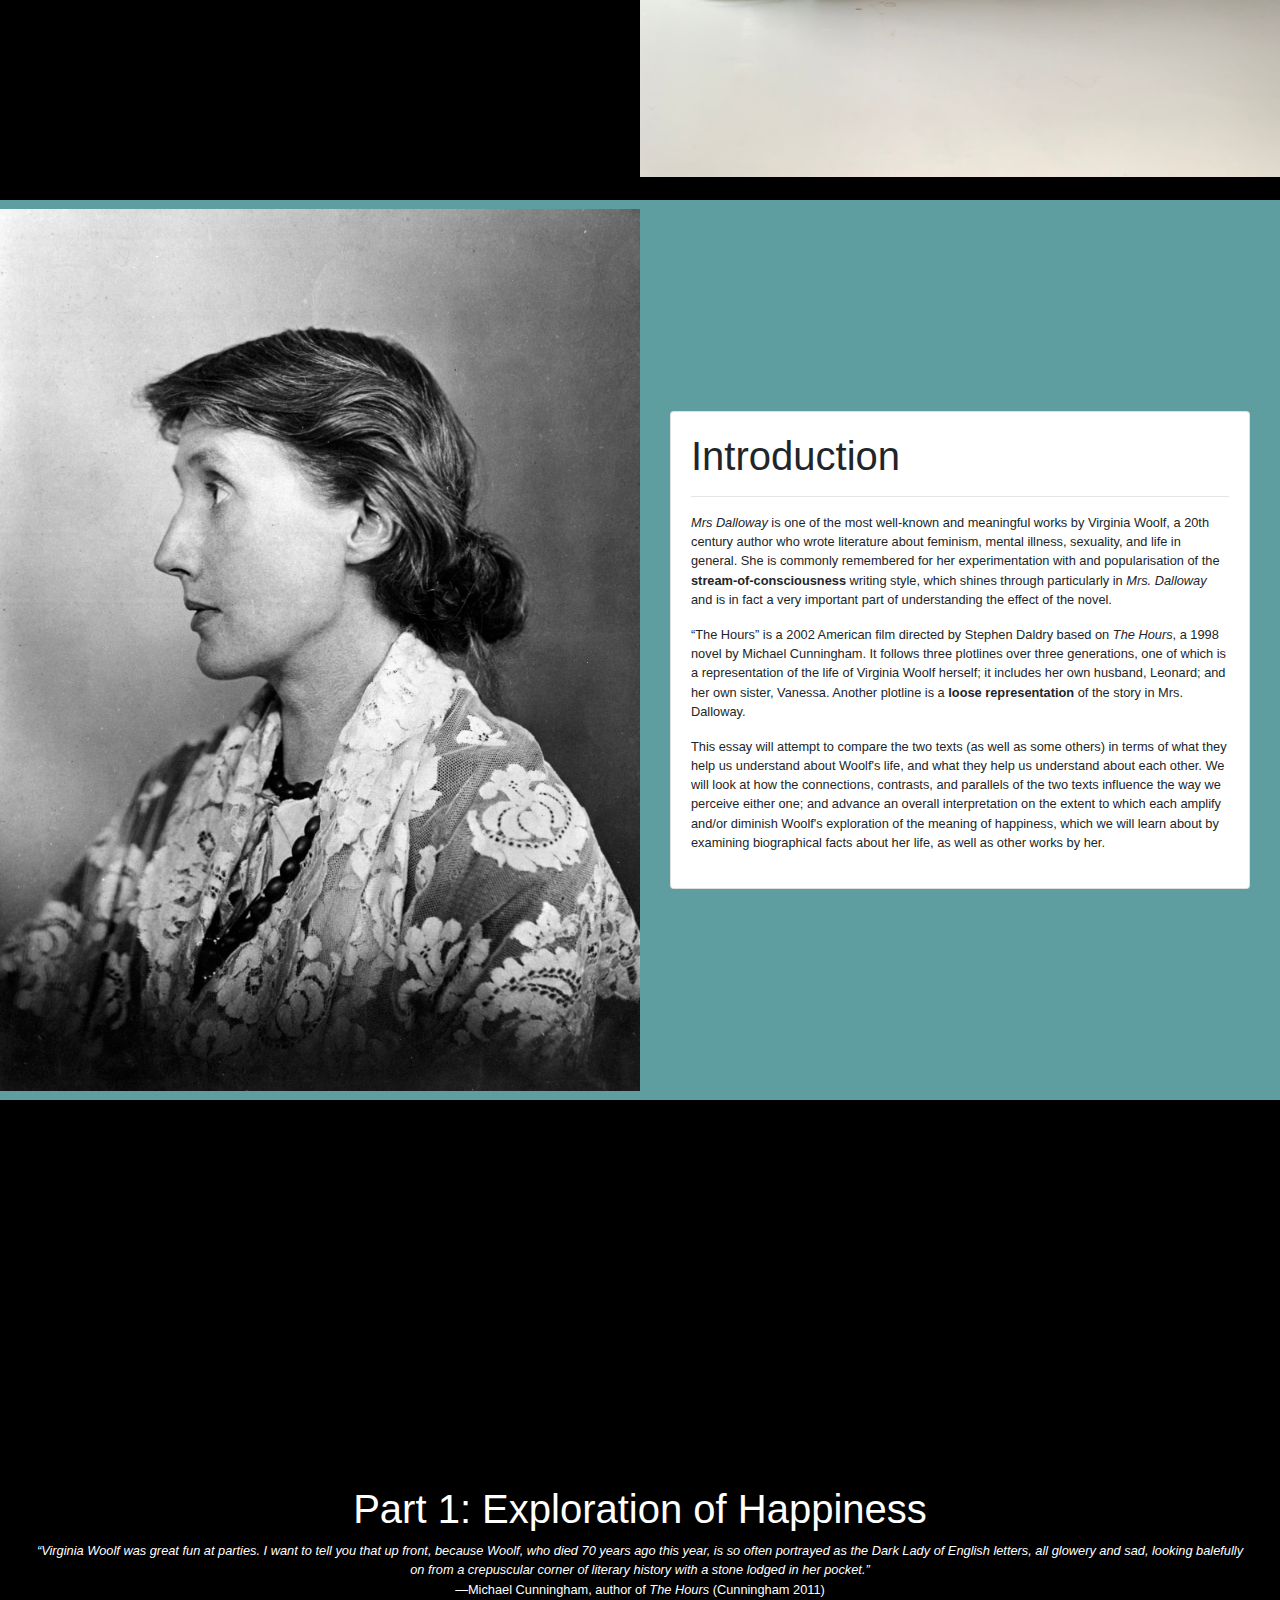
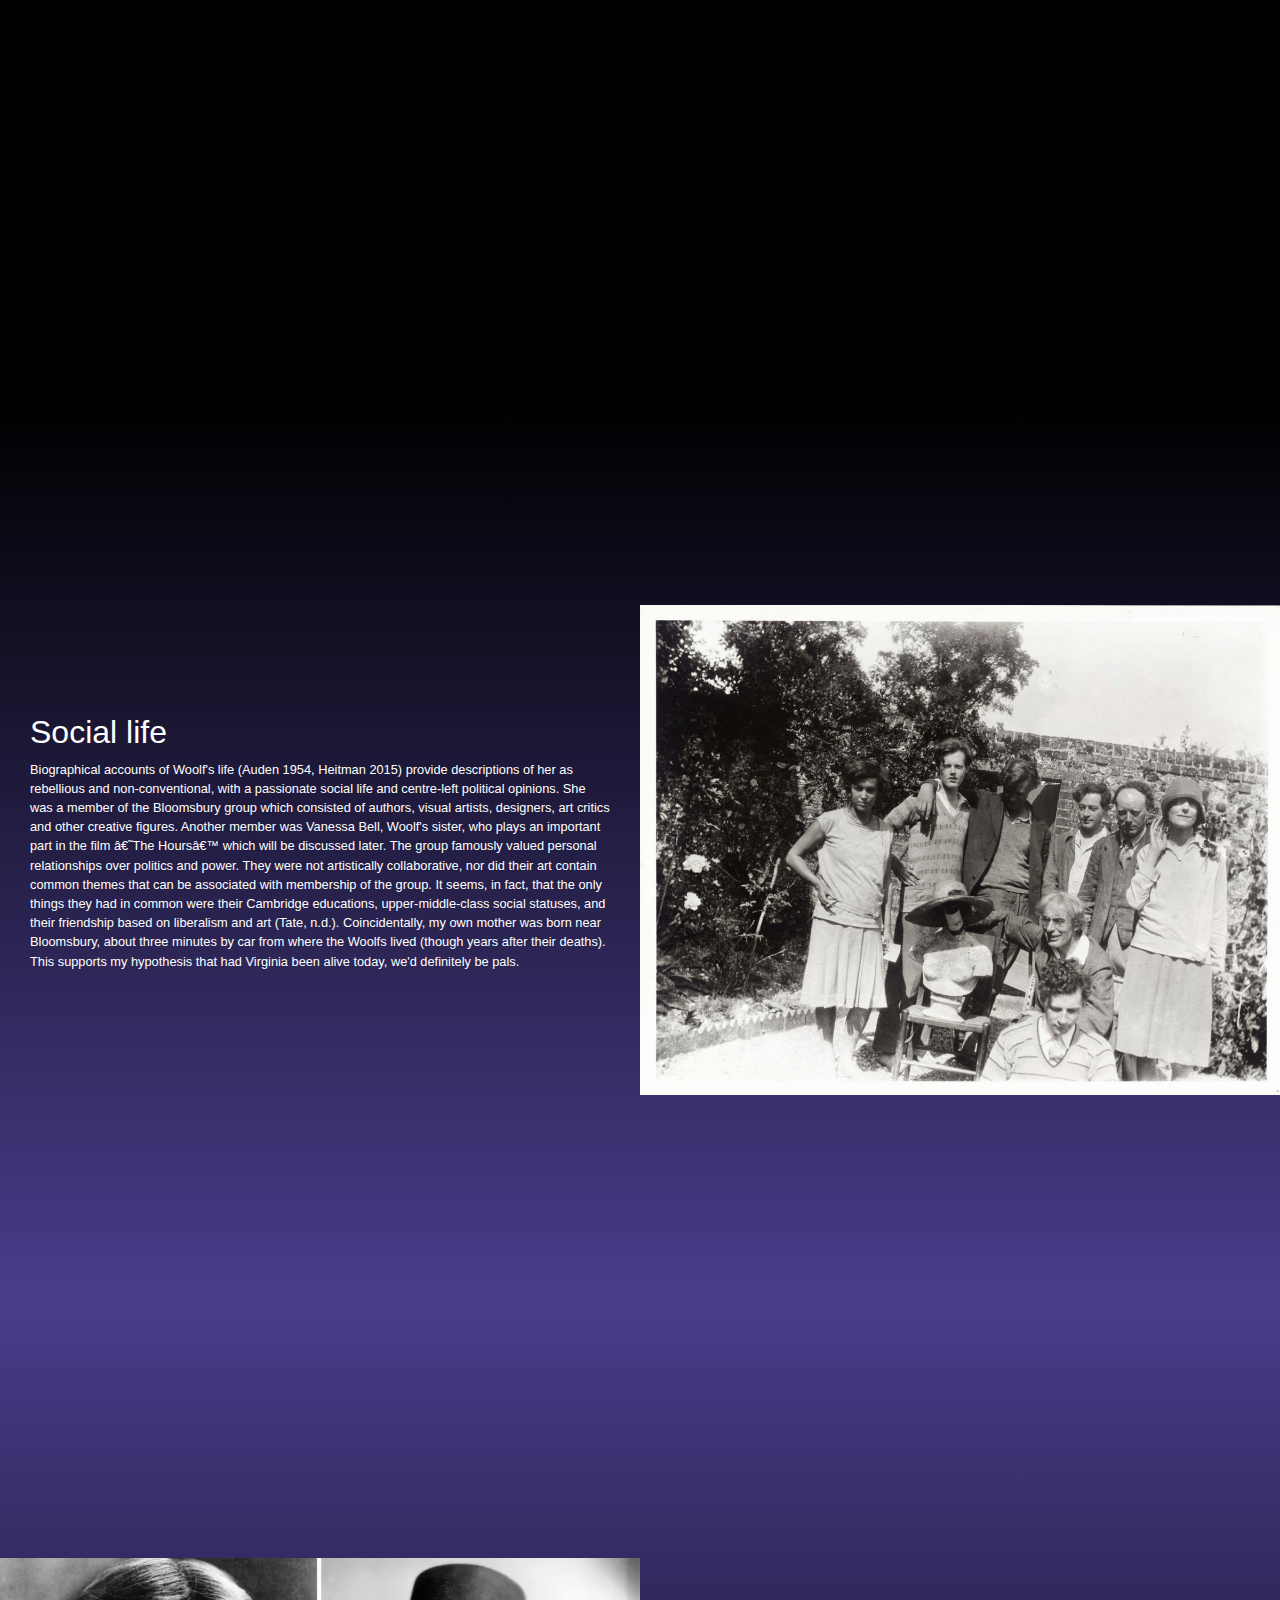
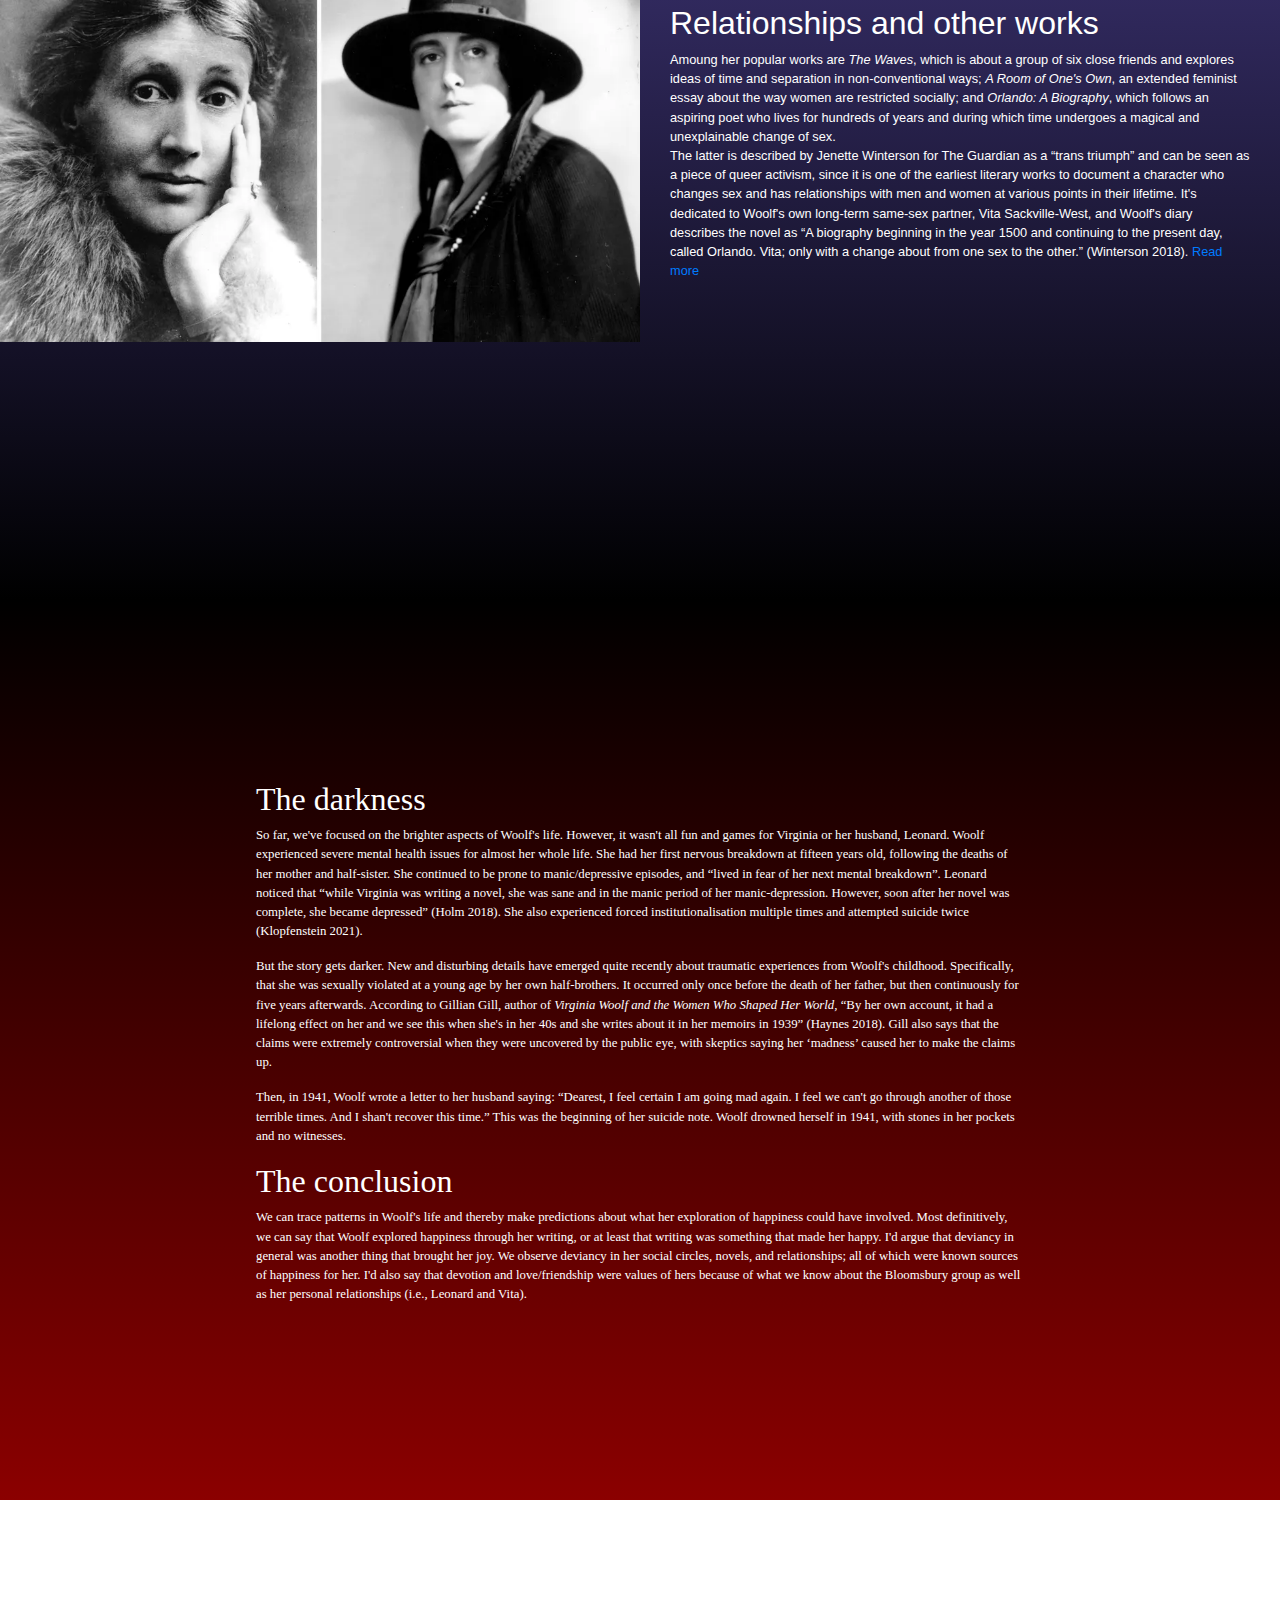
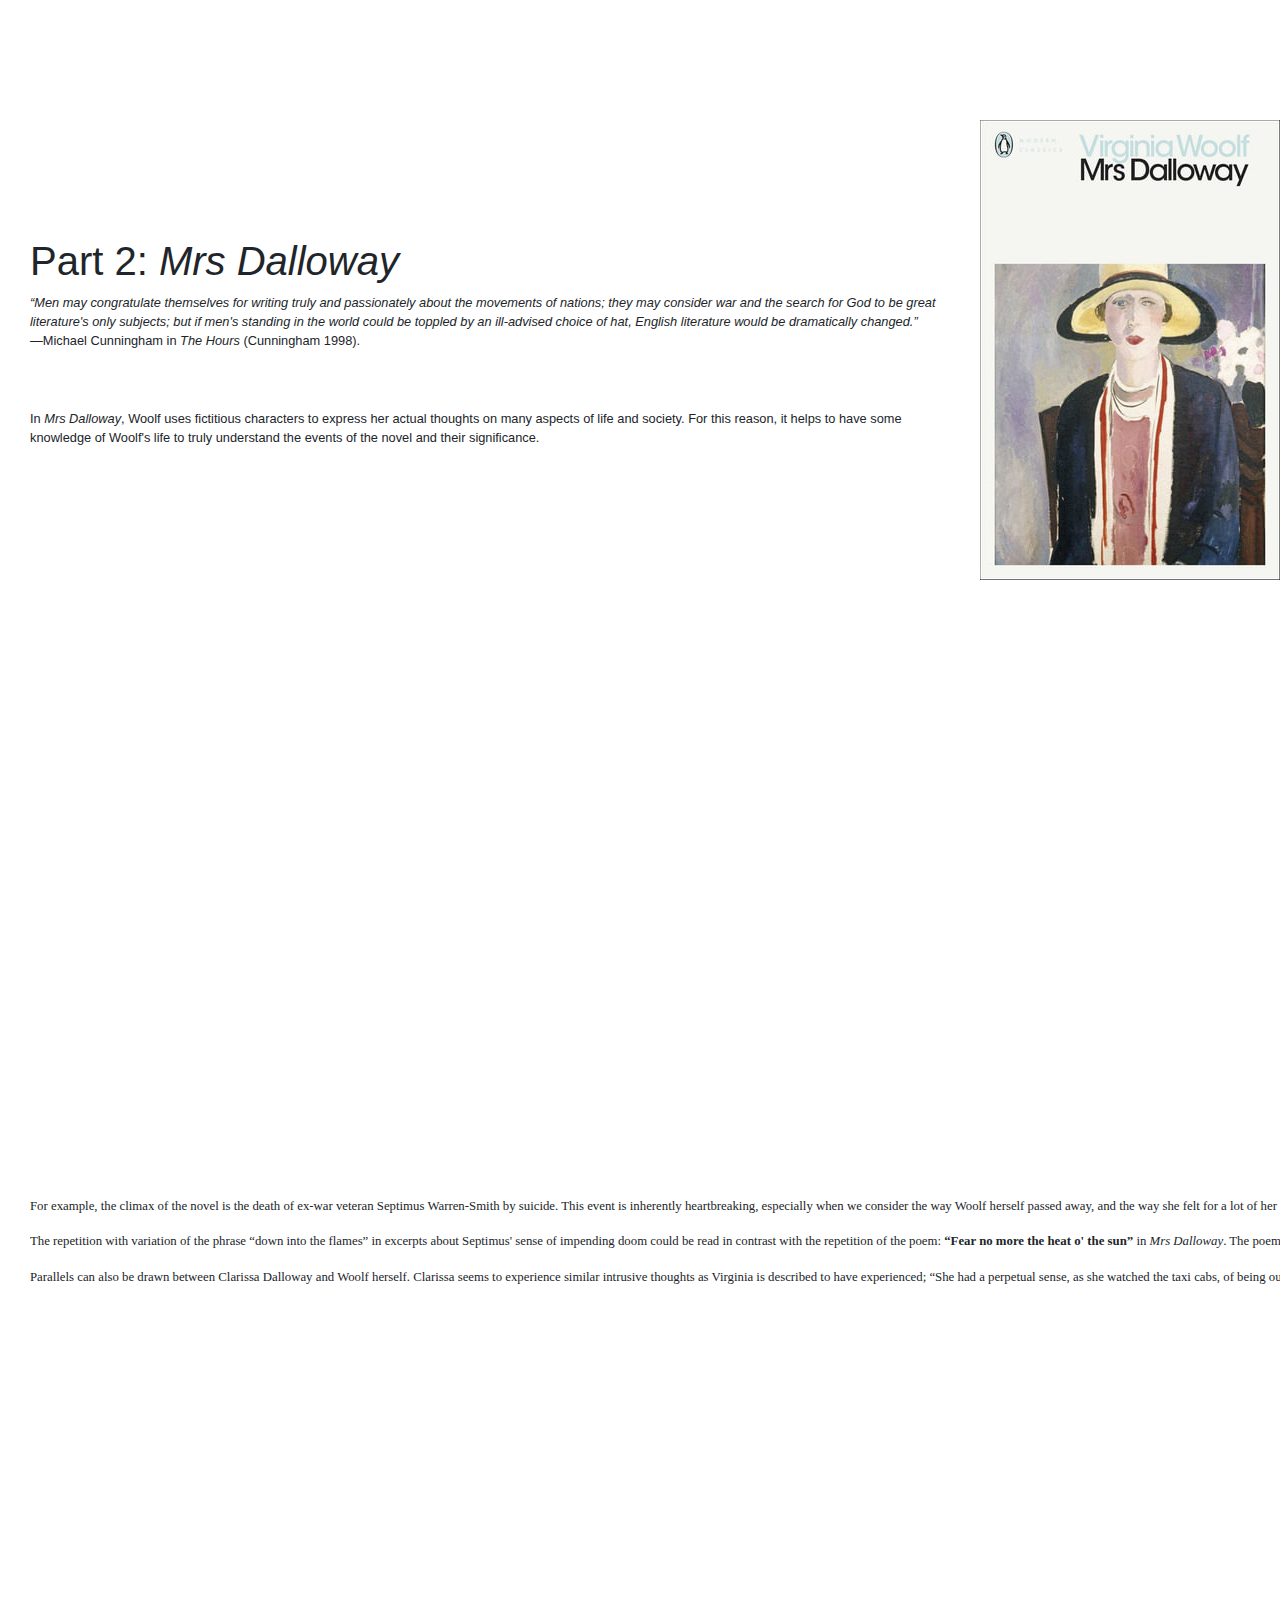
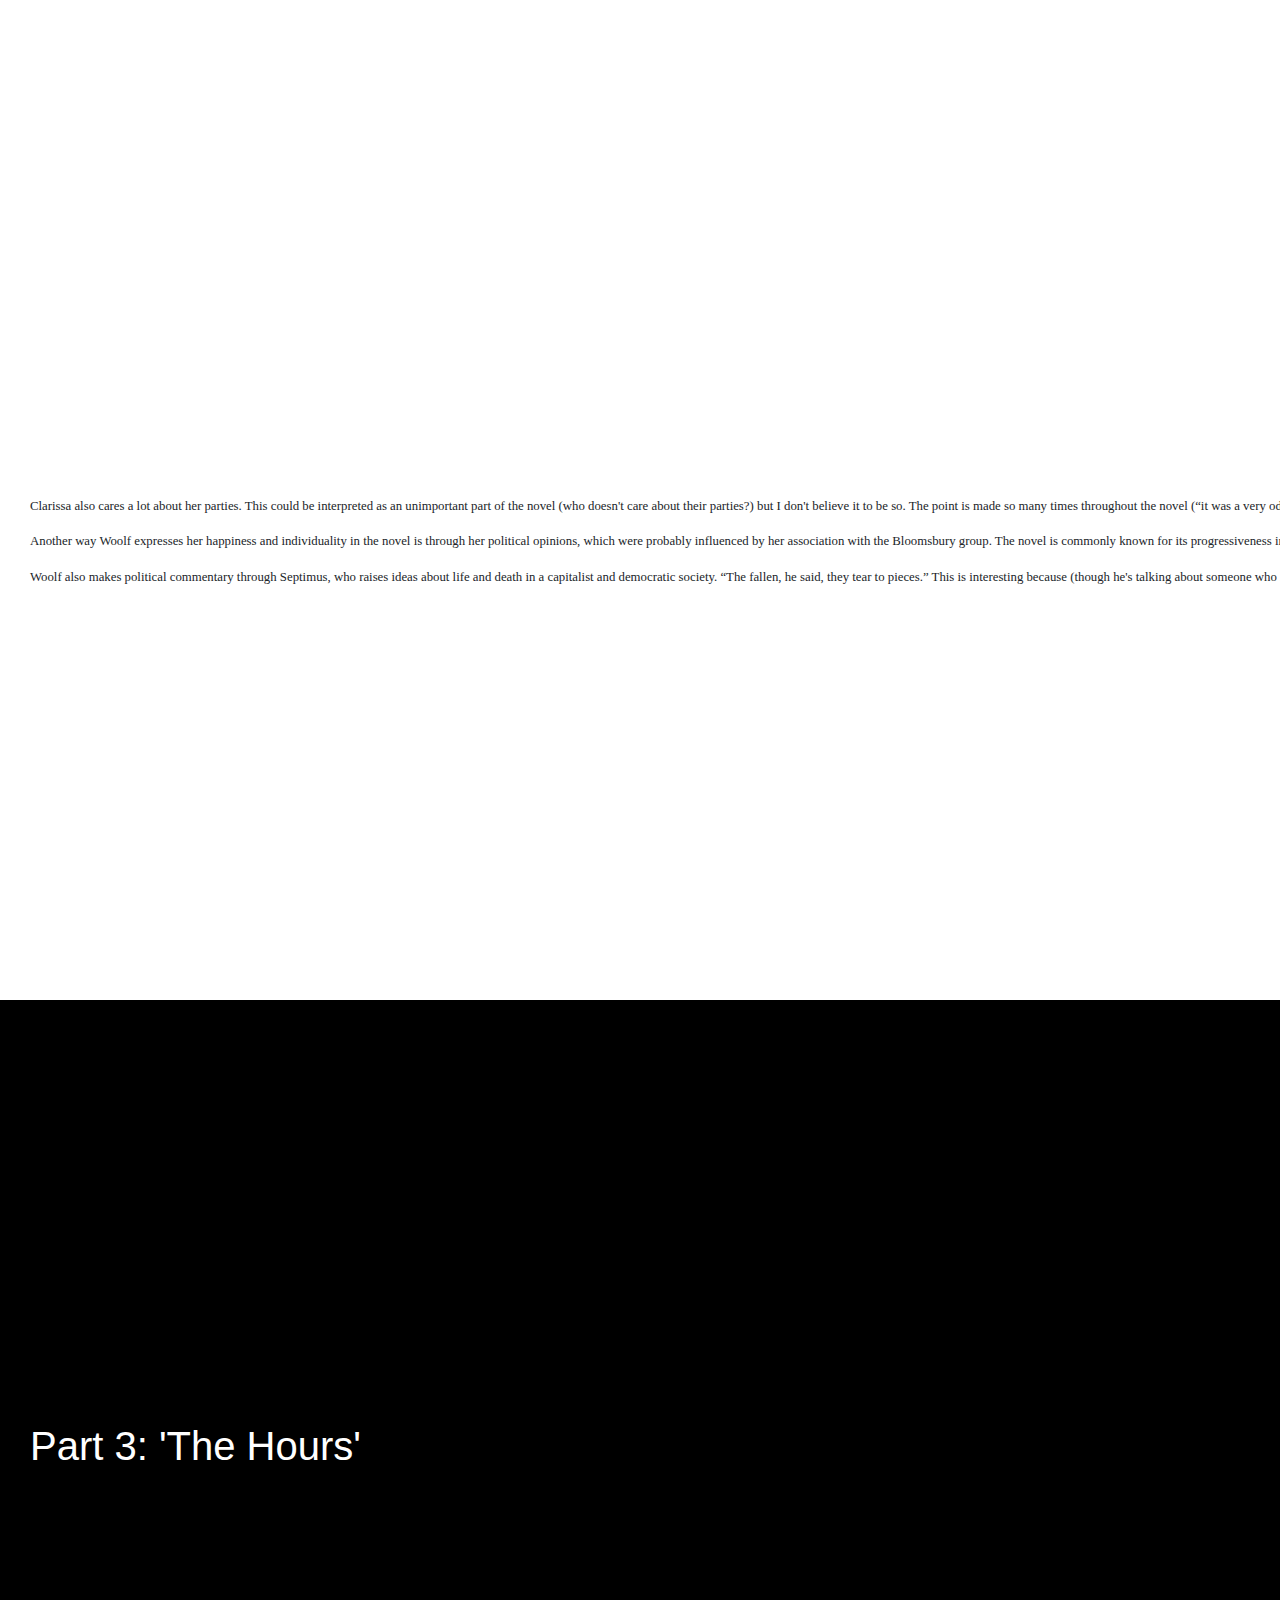
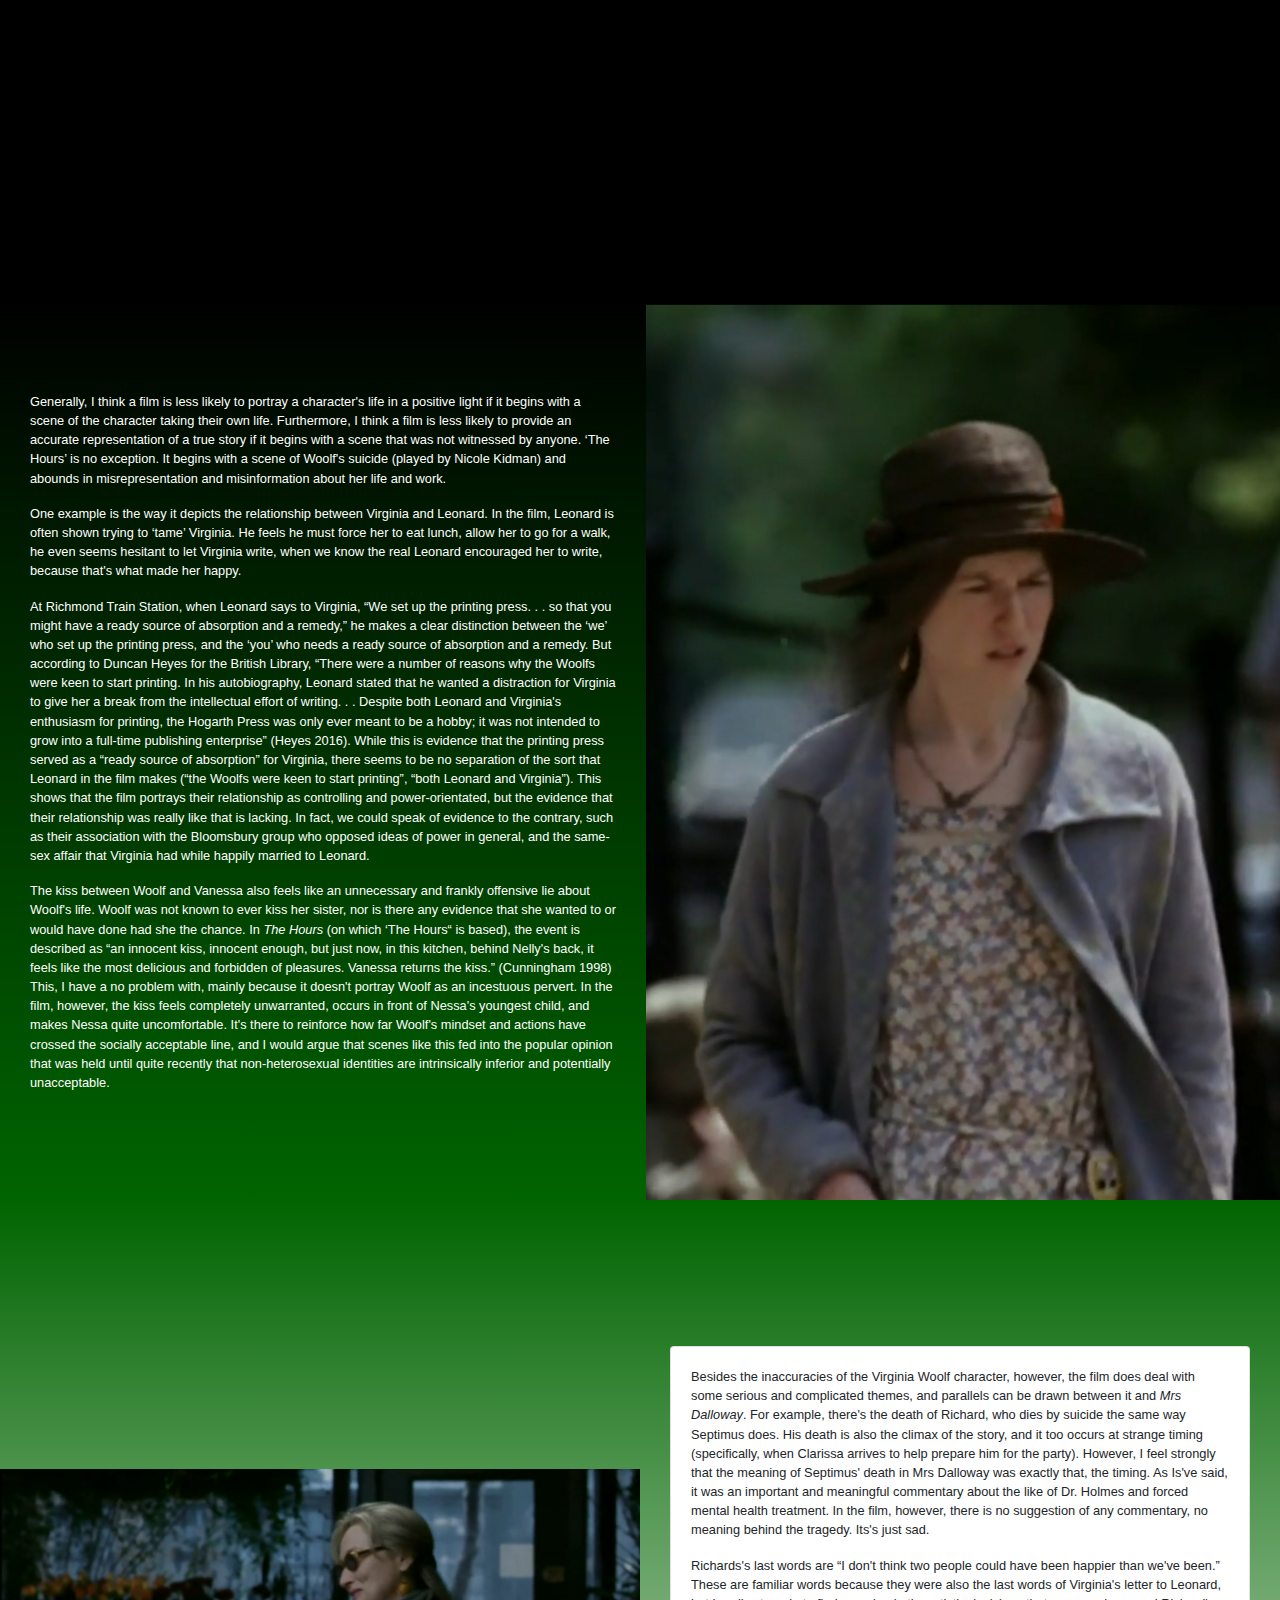
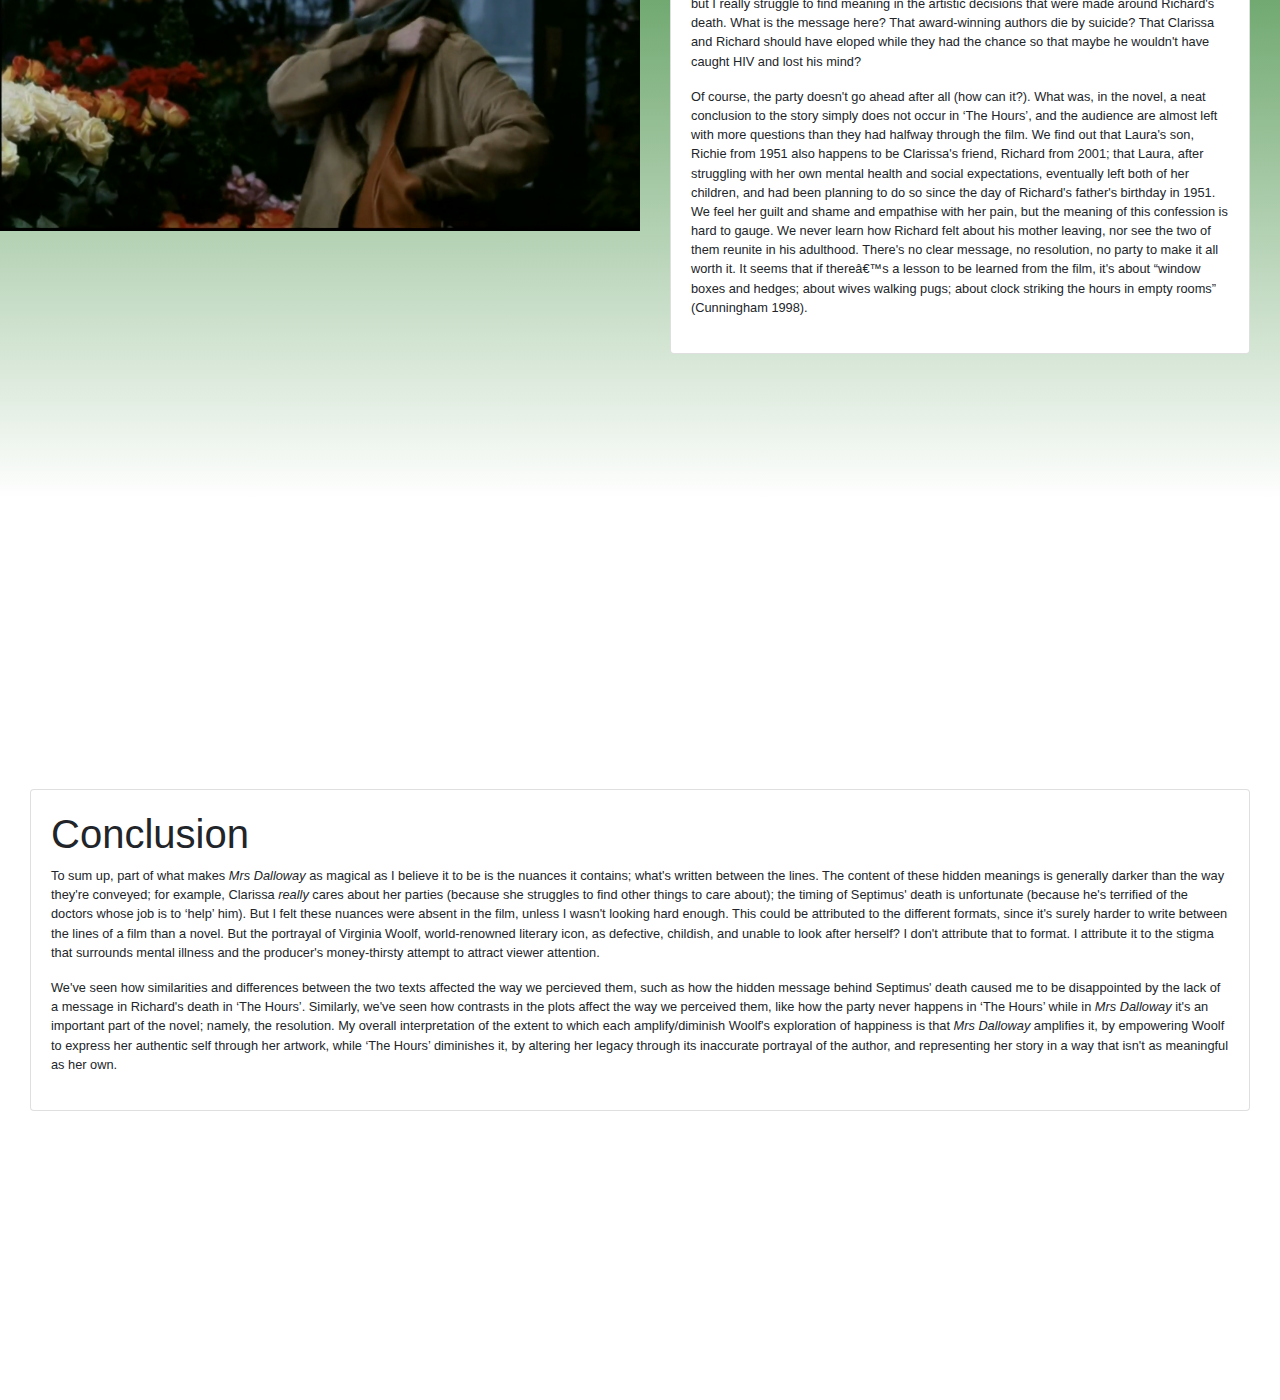
==== commit bd52d962: "Replaced col-6 classes with col-auto" ====
--- a/index.html
+++ b/index.html
@@ -32,7 +32,7 @@
 	<body>
 		<div class="container-fluid" id="wrapper">
 			<div class="row" id="title">
-				<div class="col-6 page" onclick="scrollToElement('intro')">
+				<div class="col-auto page" onclick="scrollToElement('intro')">
 					<h1>Virginia Woolf: a Misremembered Icon</h1>
 					<h3>An interactive essay by Finley Owen</h3>
 					<b>How to read this essay</b>
@@ -355,8 +355,9 @@
 				id="mrs-dalloway-2"
 				class="row"
 				style="font-family: 'Times New Roman', Times, serif"
+				onclick="scrollToElement('part-3')"
 			>
-				<div class="col-6 page">
+				<div class="col-auto page">
 					<p>
 						For example, the climax of the novel is the death of
 						ex-war veteran Septimus Warren-Smith by suicide. This
@@ -422,7 +423,7 @@
 						nervous breakdown, much like those that Woolf suffered.
 					</p>
 				</div>
-				<div class="col-6 page" onclick="scrollToElement('part-3')">
+				<div class="col-auto page">
 					<p>
 						Clarissa also cares a lot about her parties. This could
 						be interpreted as an unimportant part of the novel (who
@@ -495,7 +496,7 @@
 				</div>
 			</div>
 
-			<div class="row" id="part-3">
+			<div class="row" id="part-3" onclick="scrollToElement('the-hours')">
 				<div
 					class="heading-page"
 					onclick="scrollToElement('the-hours')"
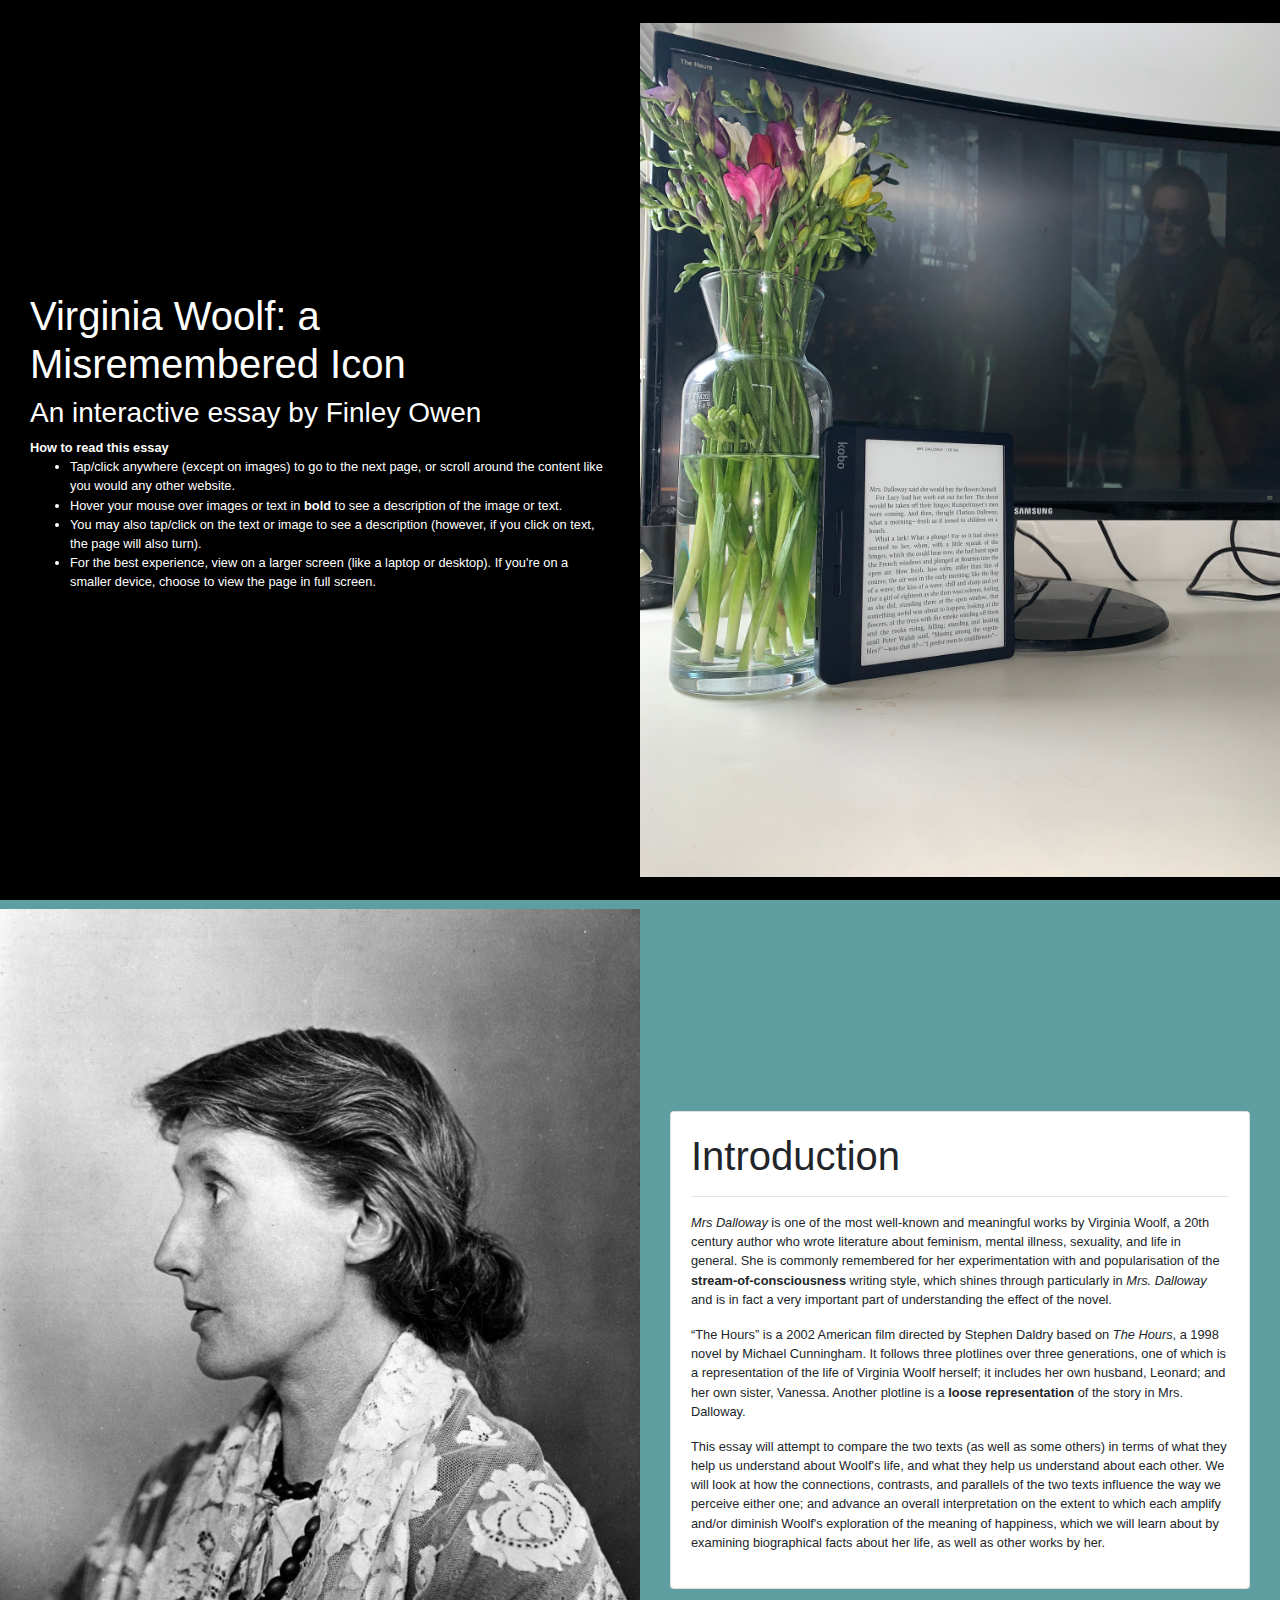
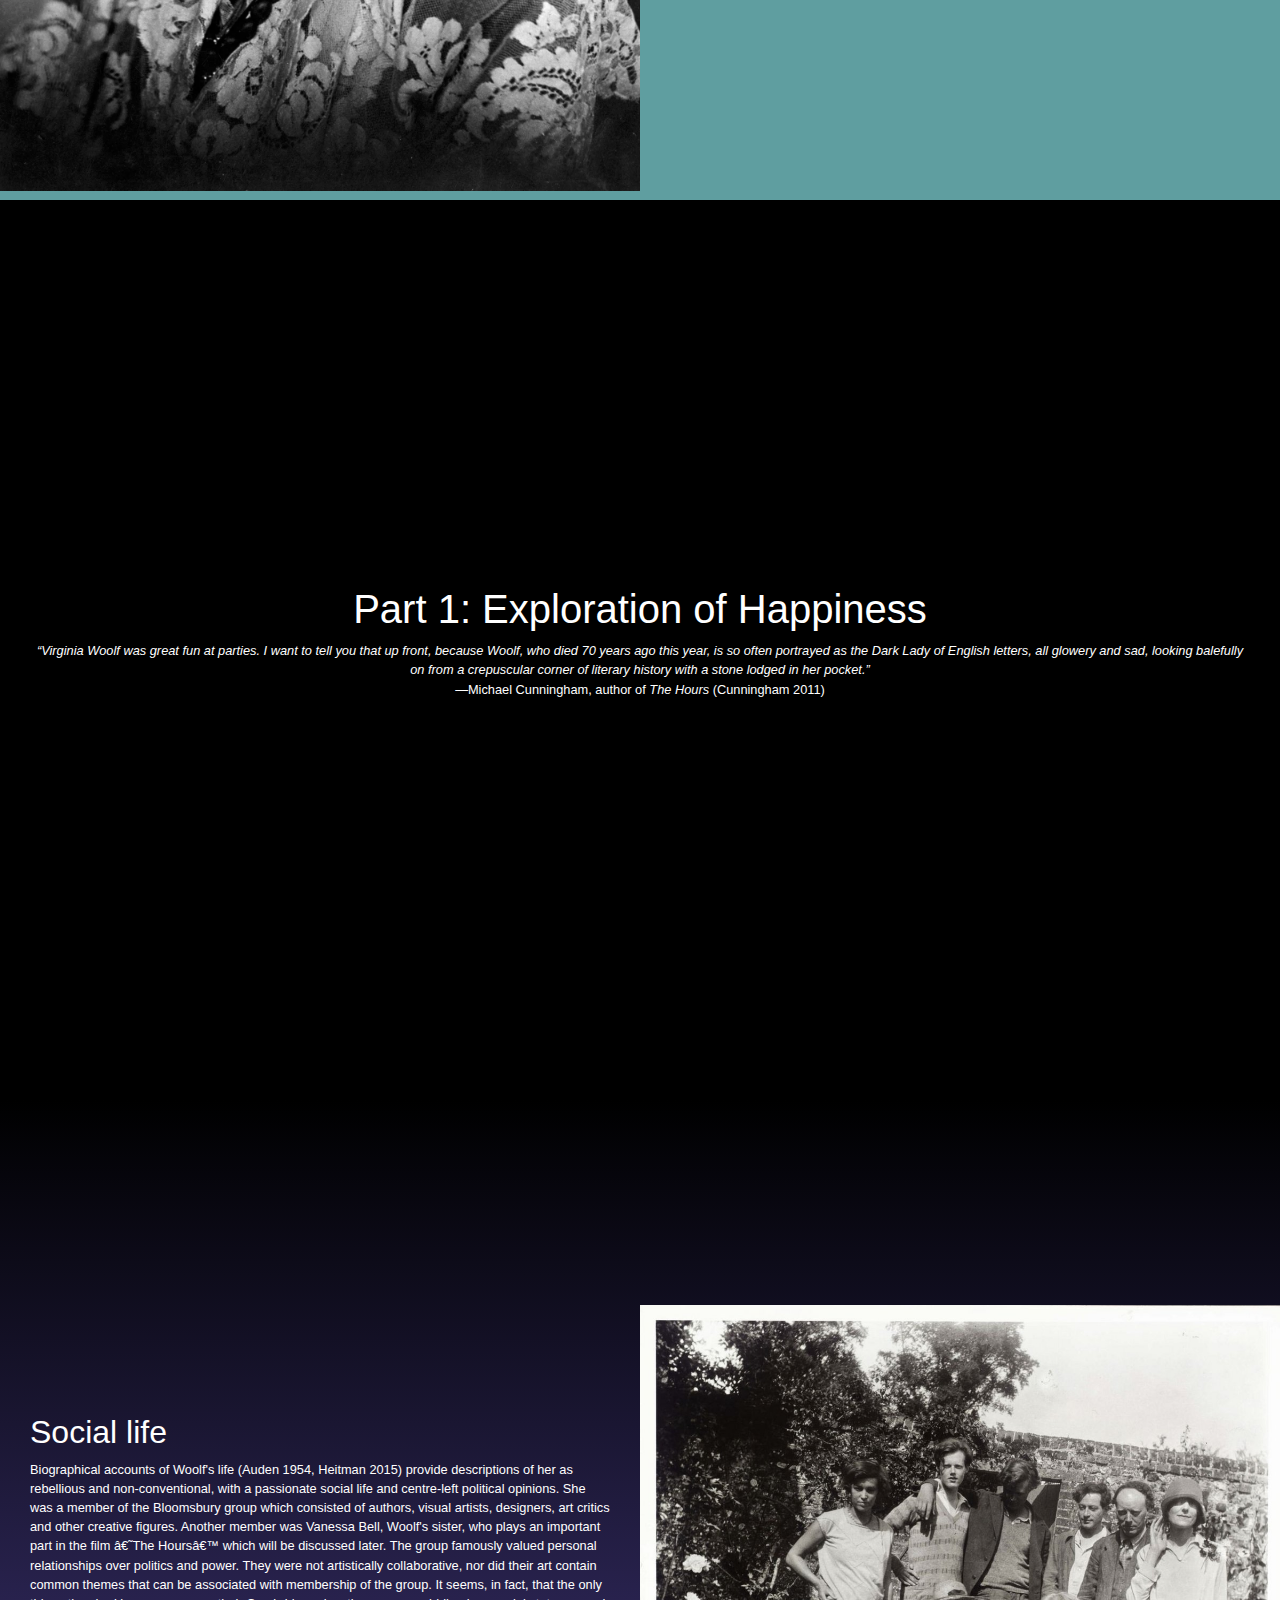
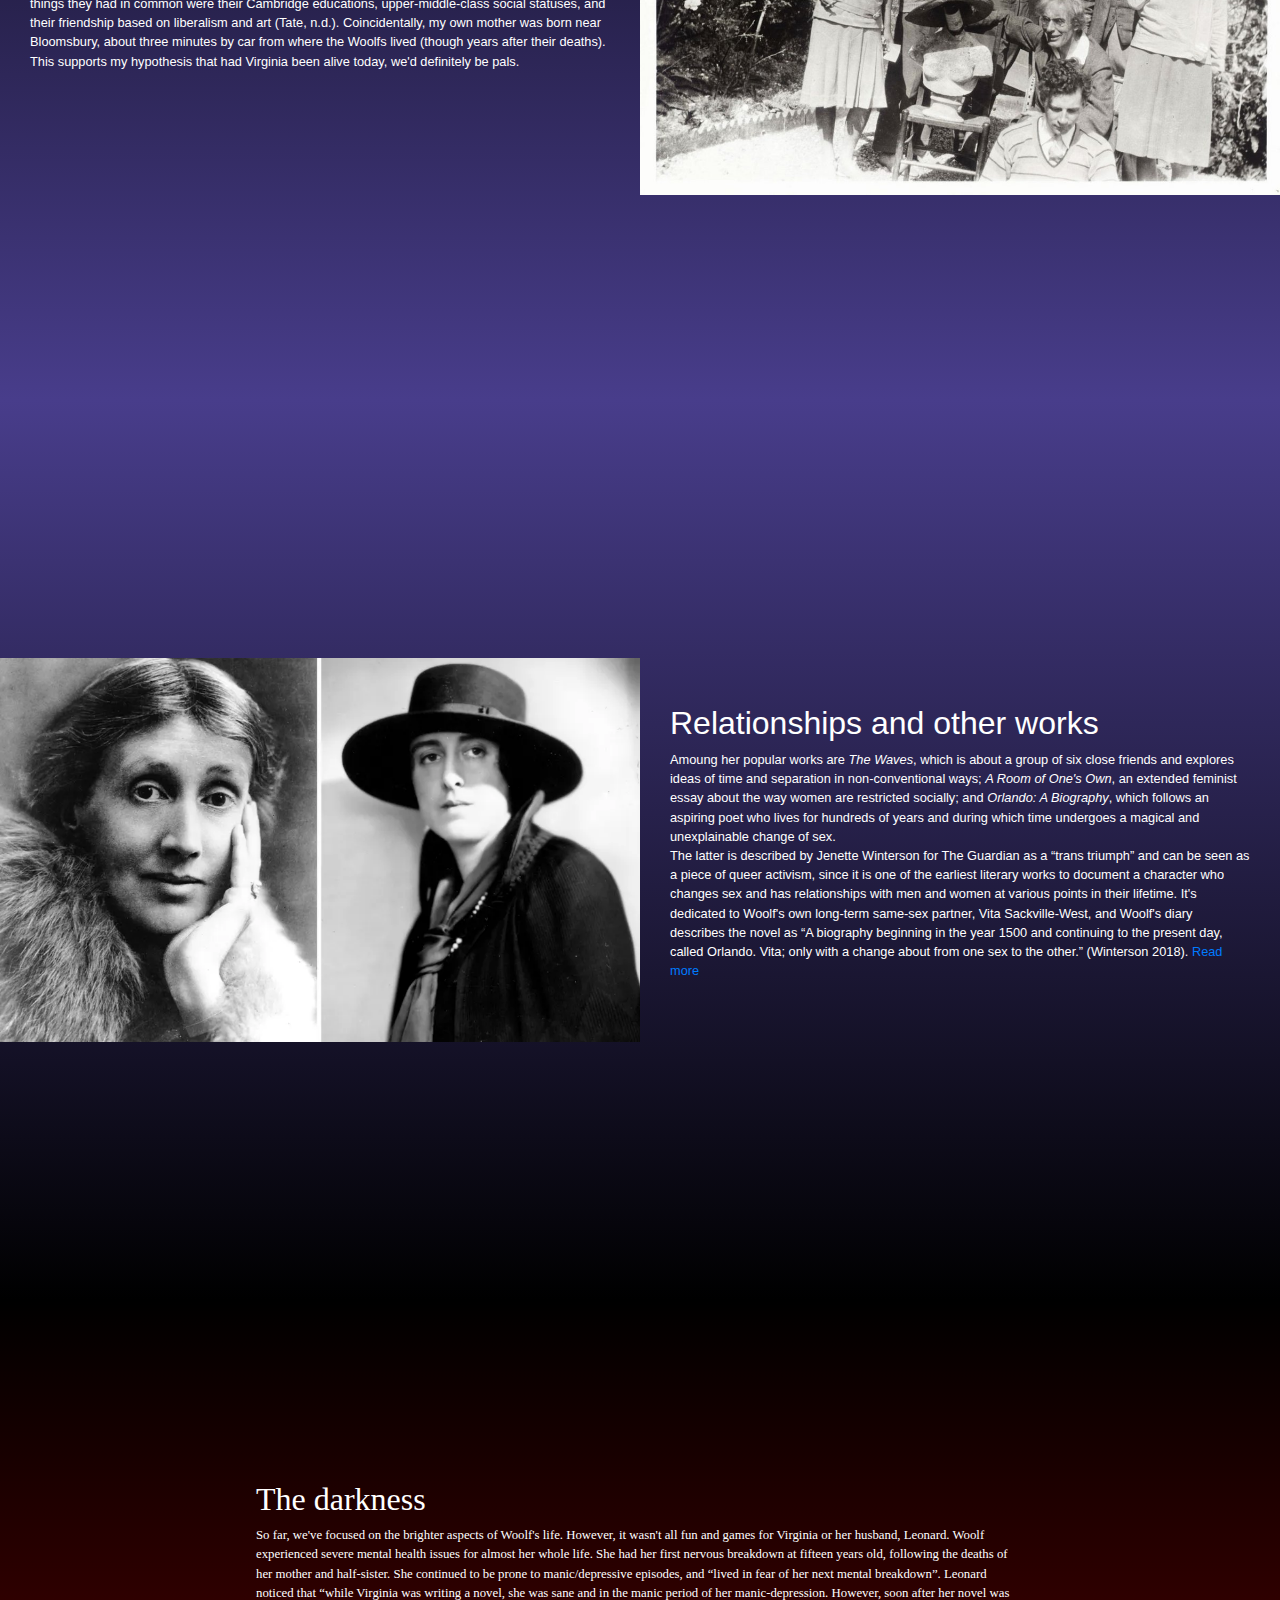
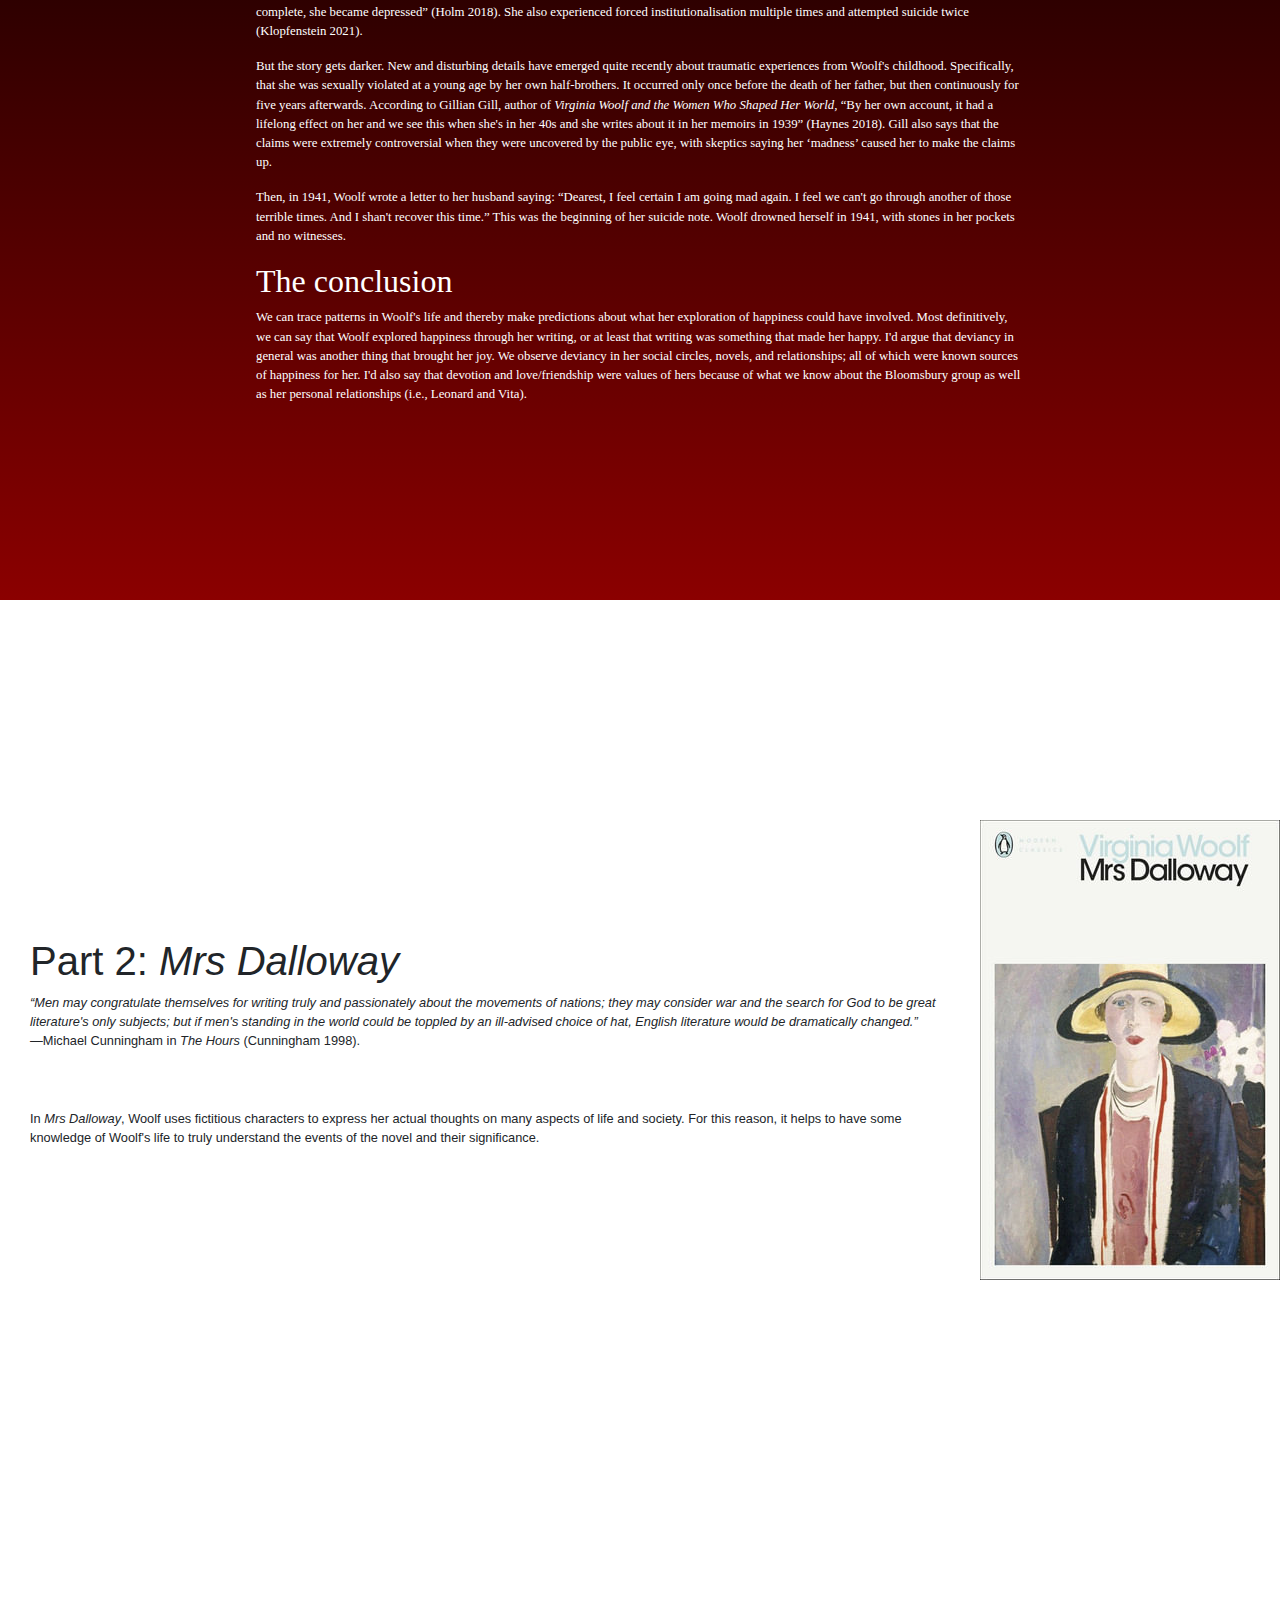
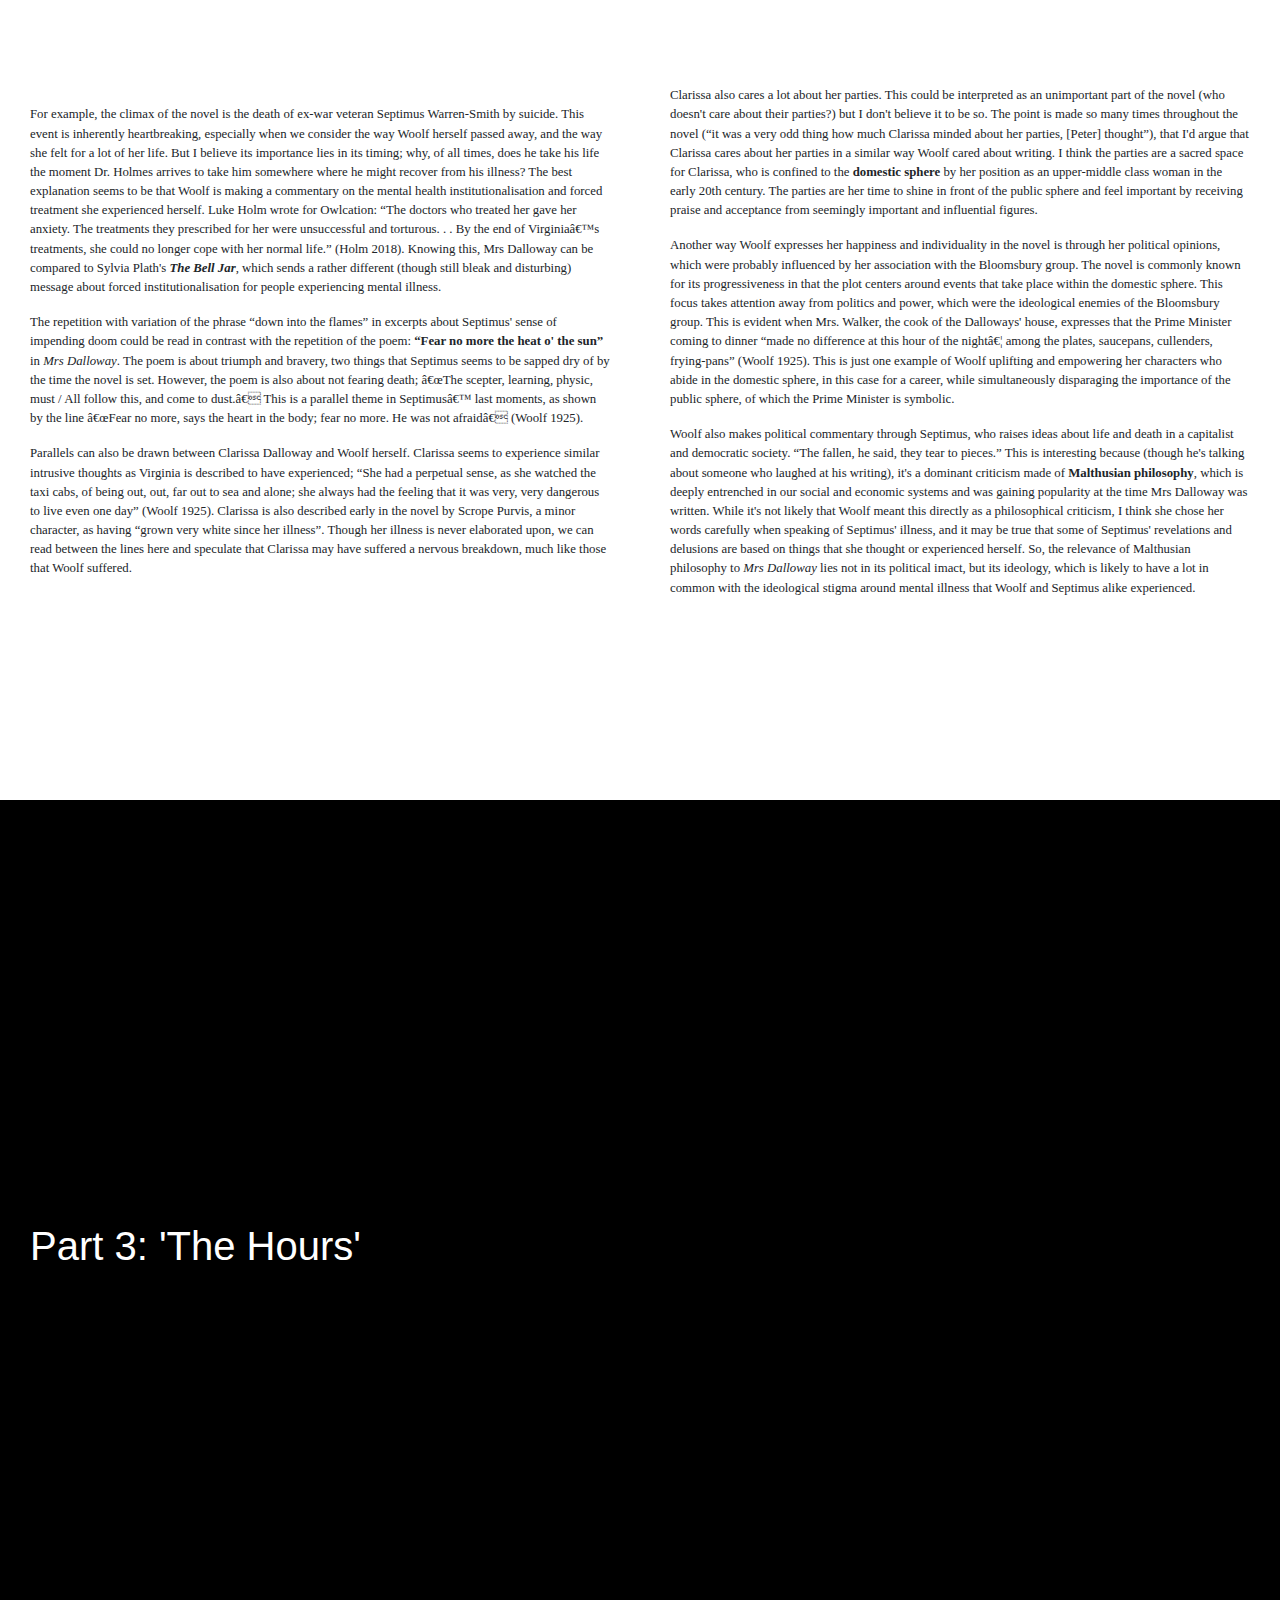
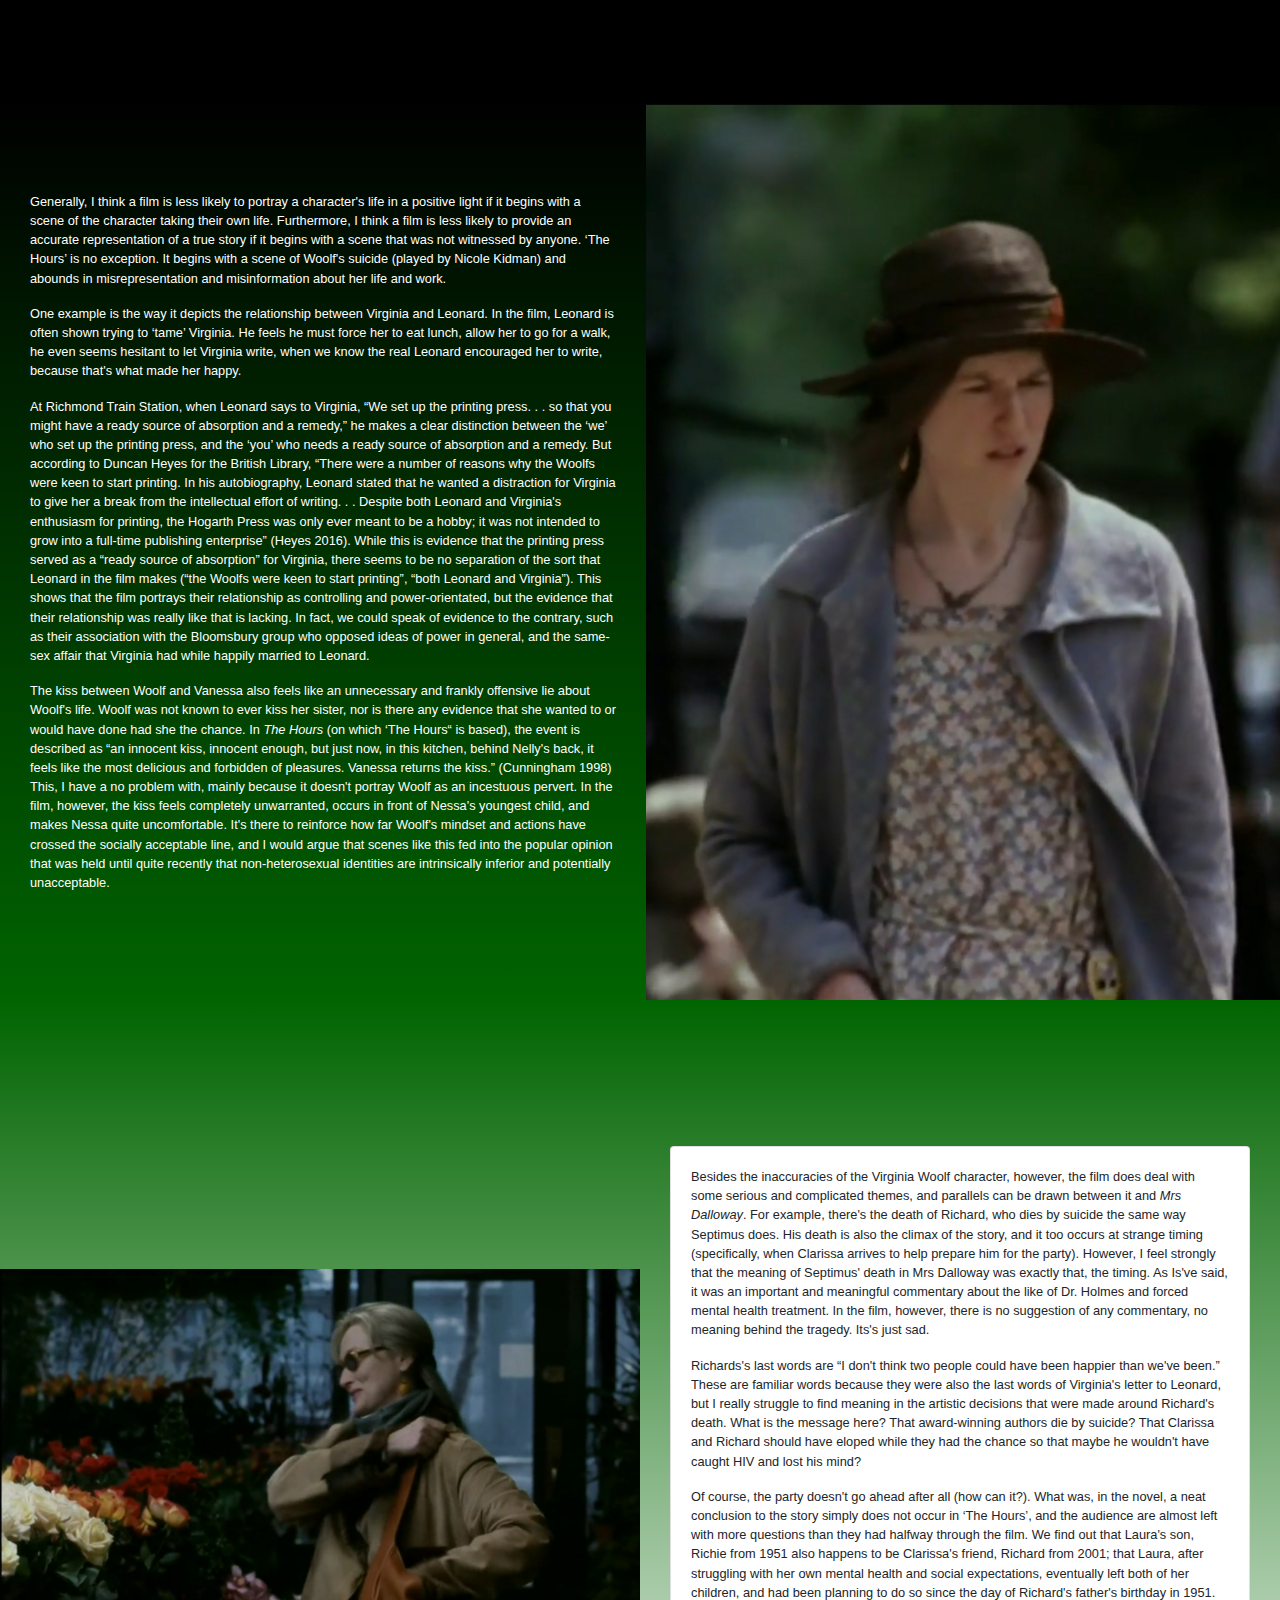
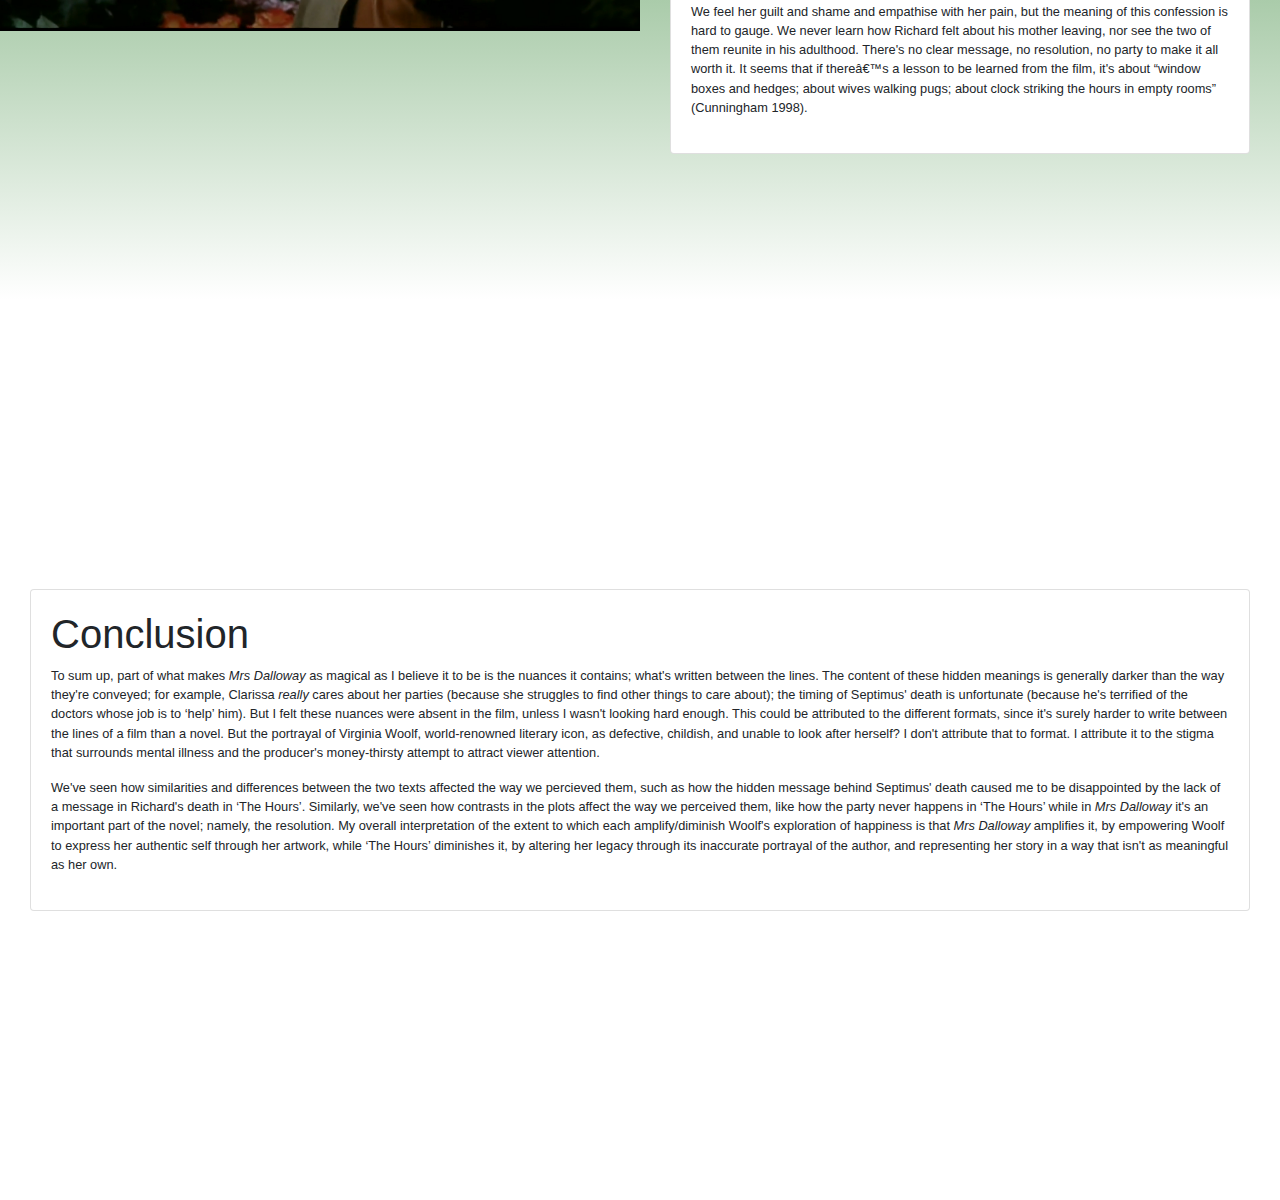
==== commit a297011e: "Fixed layout" ====
--- a/index.html
+++ b/index.html
@@ -32,7 +32,7 @@
 	<body>
 		<div class="container-fluid" id="wrapper">
 			<div class="row" id="title">
-				<div class="col-auto page" onclick="scrollToElement('intro')">
+				<div class="col-6 page" onclick="scrollToElement('intro')">
 					<h1>Virginia Woolf: a Misremembered Icon</h1>
 					<h3>An interactive essay by Finley Owen</h3>
 					<b>How to read this essay</b>
@@ -208,7 +208,12 @@
 
 			<div class="row" id="other-works">
 				<div class="col-auto img-container">
-					<img src="img-4.jpg" />
+					<img
+						src="img-4.jpg"
+						id="virginia-and-vita"
+						title="Virginia Woolf (left) and Vita Sackville-West (right)"
+						onclick="describe('virginia-and-vita')"
+					/>
 				</div>
 				<div class="col page" onclick="scrollToElement('the-darkness')">
 					<h2>Relationships and other works</h2>
@@ -357,7 +362,7 @@
 				style="font-family: 'Times New Roman', Times, serif"
 				onclick="scrollToElement('part-3')"
 			>
-				<div class="col-auto page">
+				<div class="col-6 page">
 					<p>
 						For example, the climax of the novel is the death of
 						ex-war veteran Septimus Warren-Smith by suicide. This
@@ -423,7 +428,7 @@
 						nervous breakdown, much like those that Woolf suffered.
 					</p>
 				</div>
-				<div class="col-auto page">
+				<div class="col-6 page">
 					<p>
 						Clarissa also cares a lot about her parties. This could
 						be interpreted as an unimportant part of the novel (who
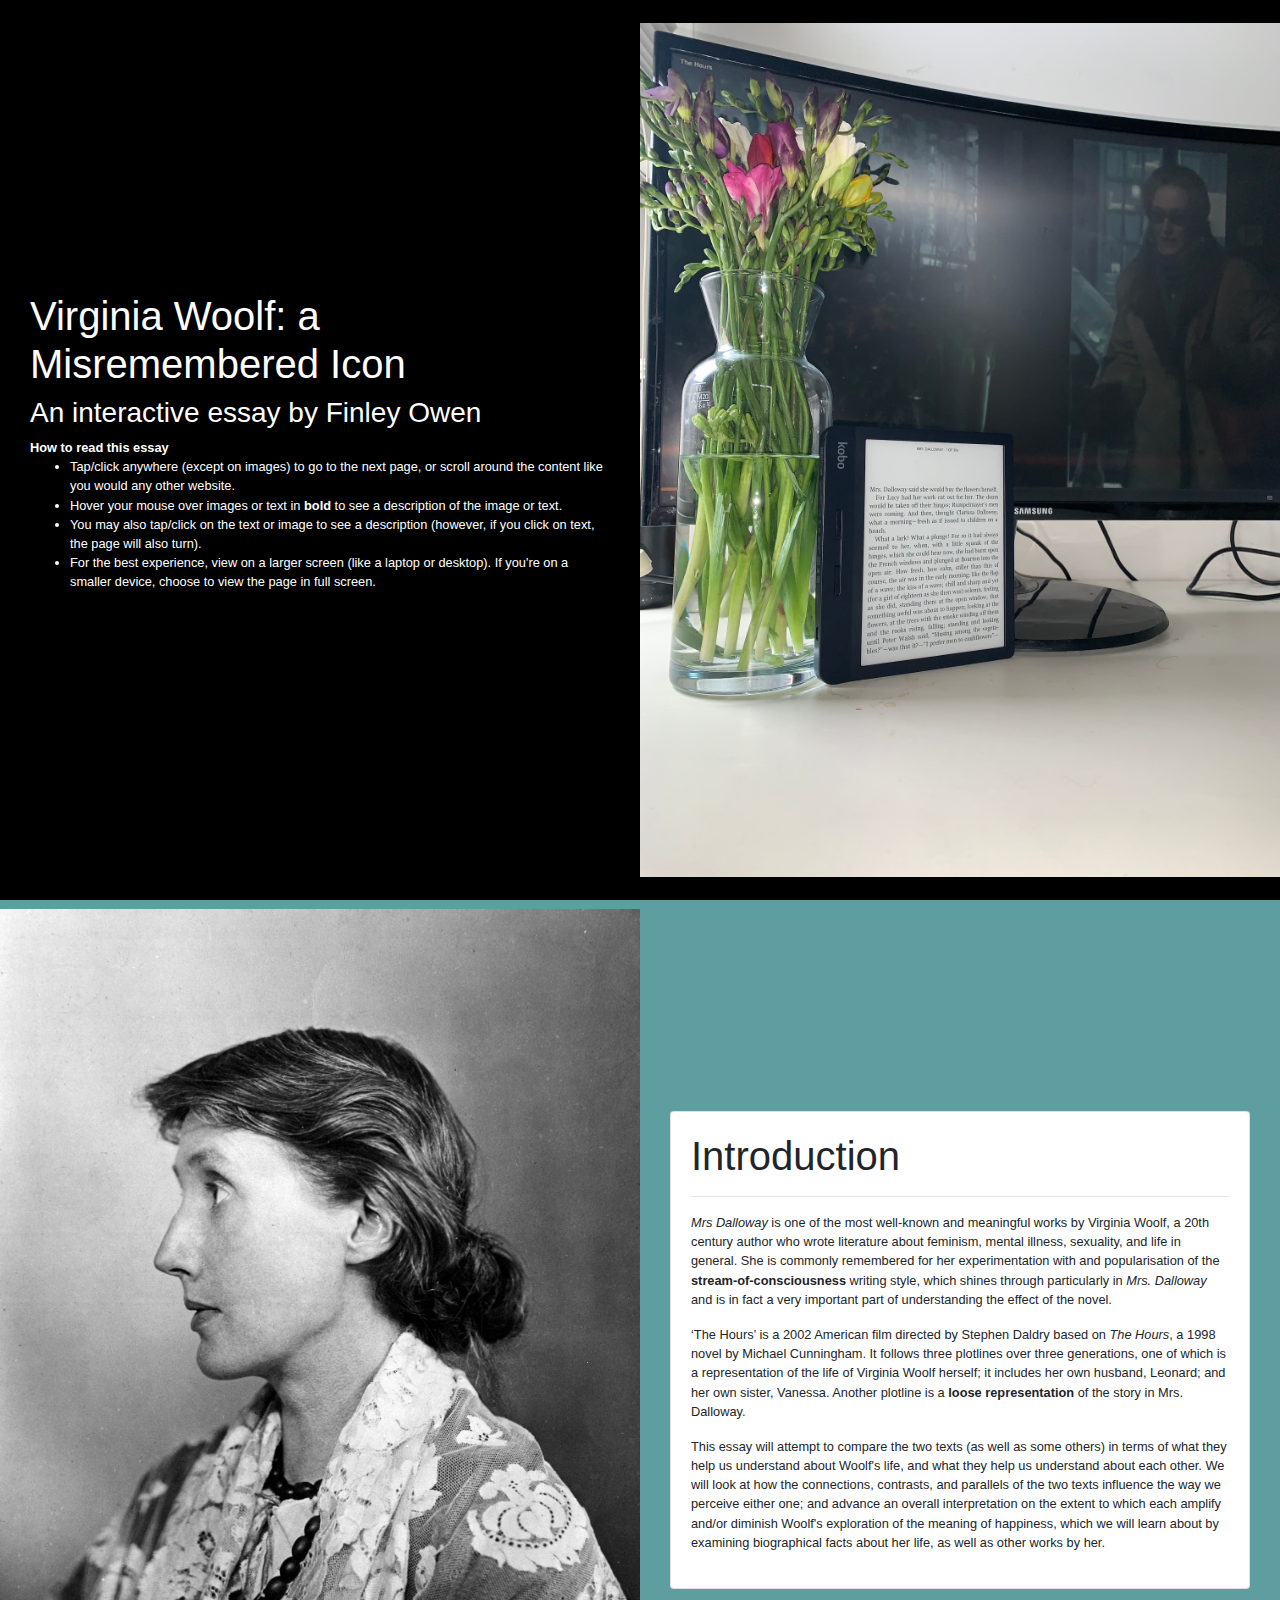
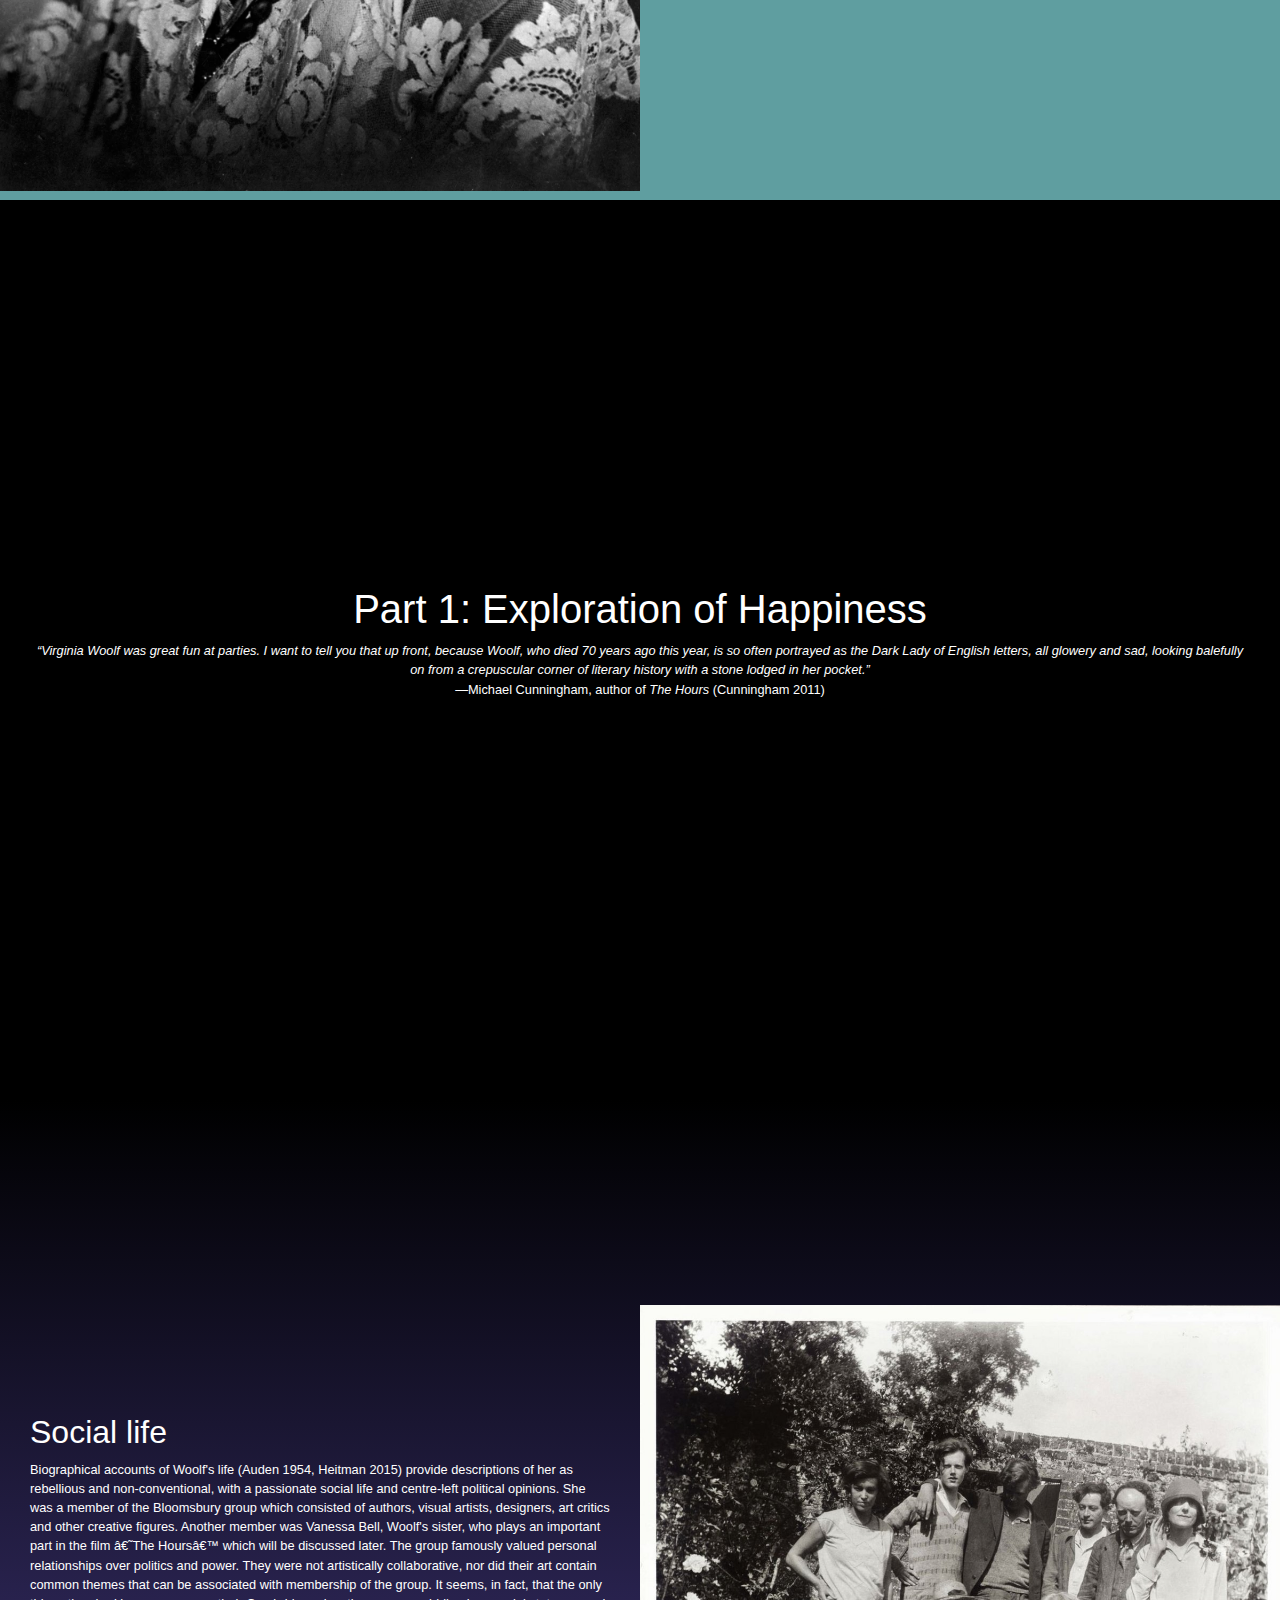
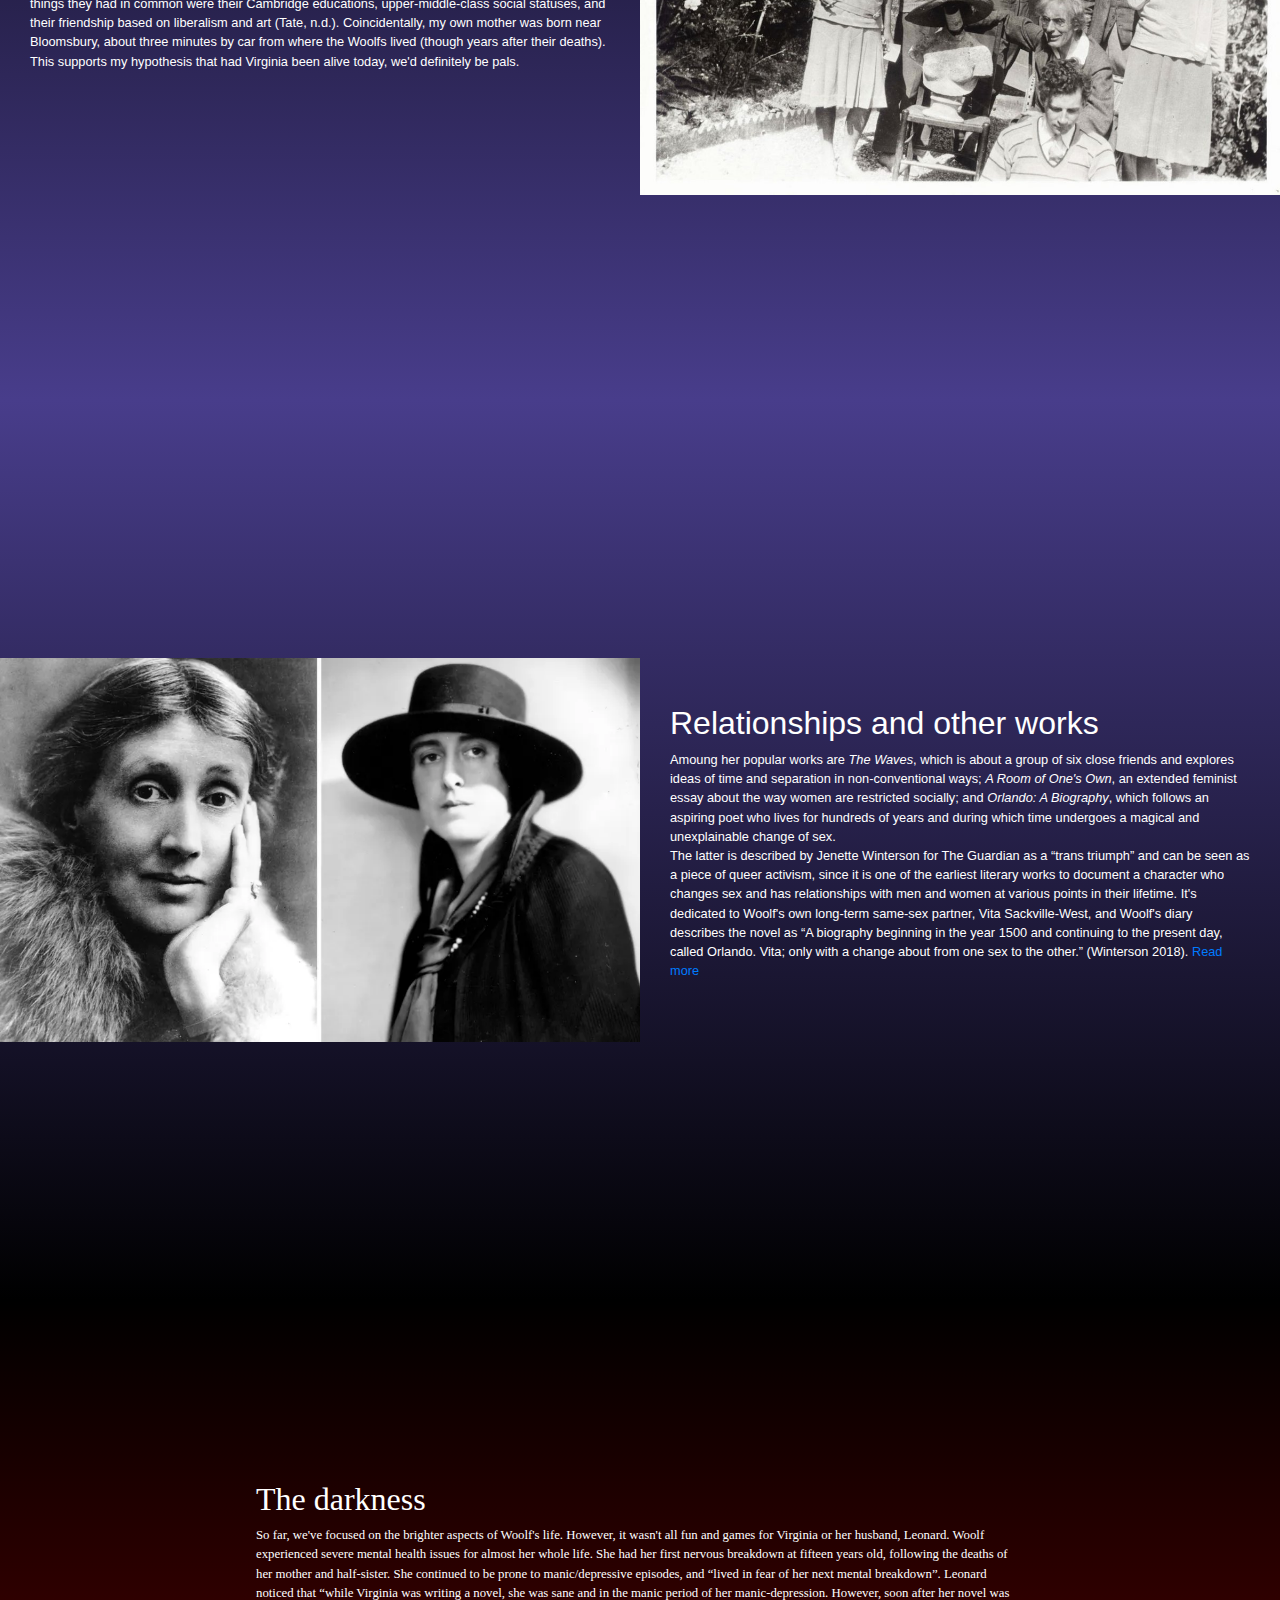
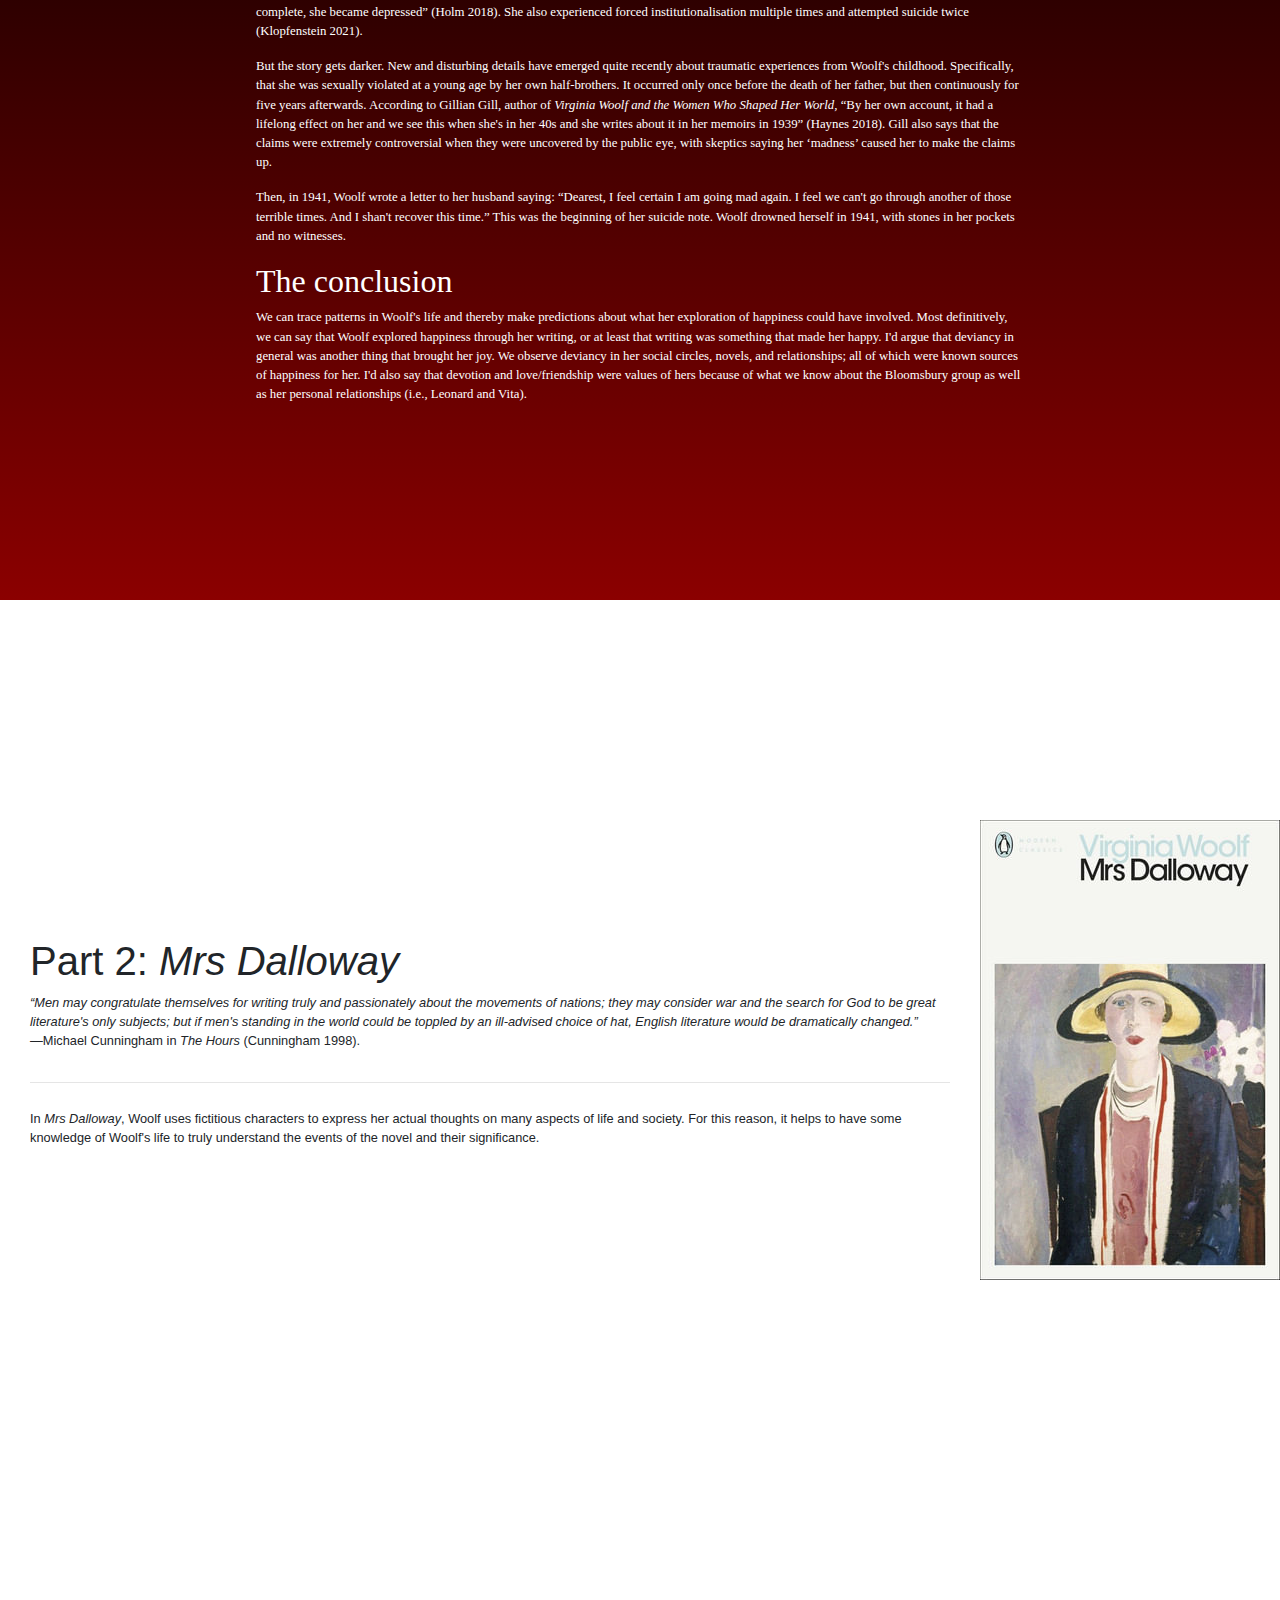
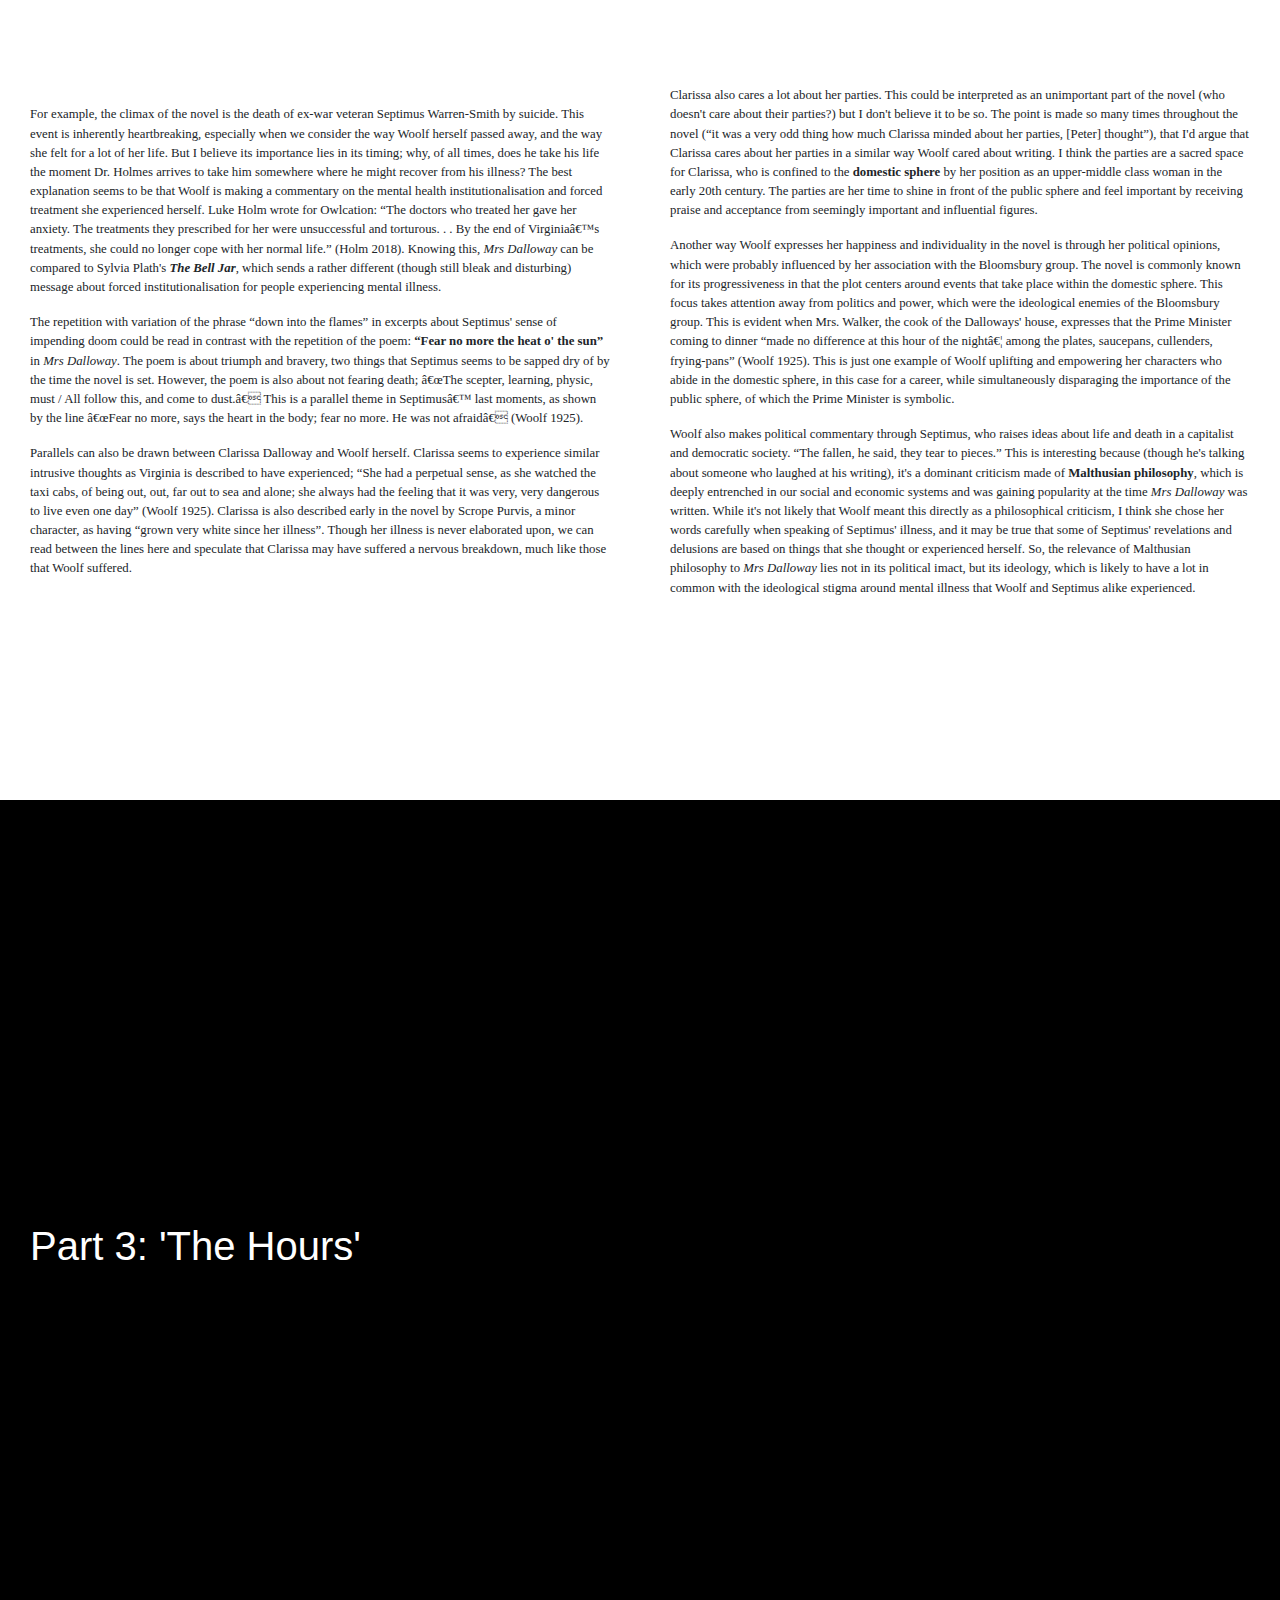
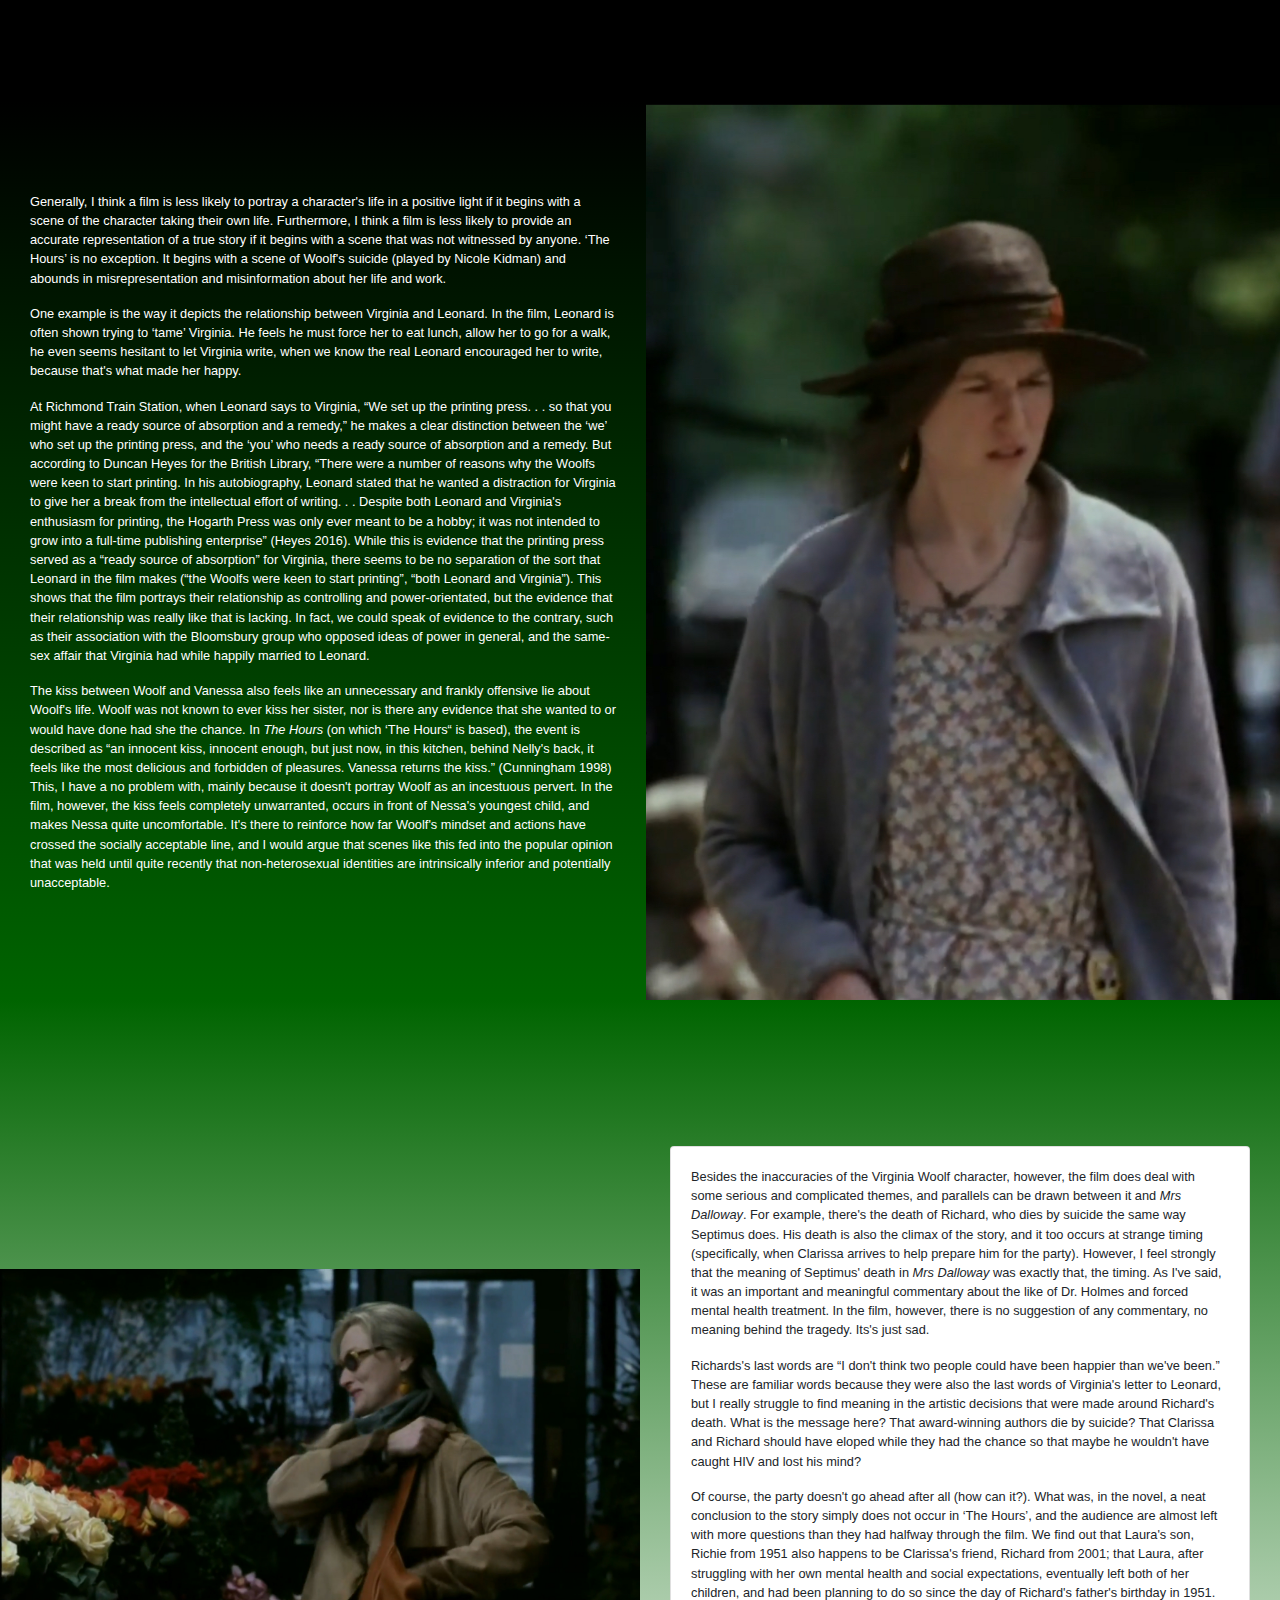
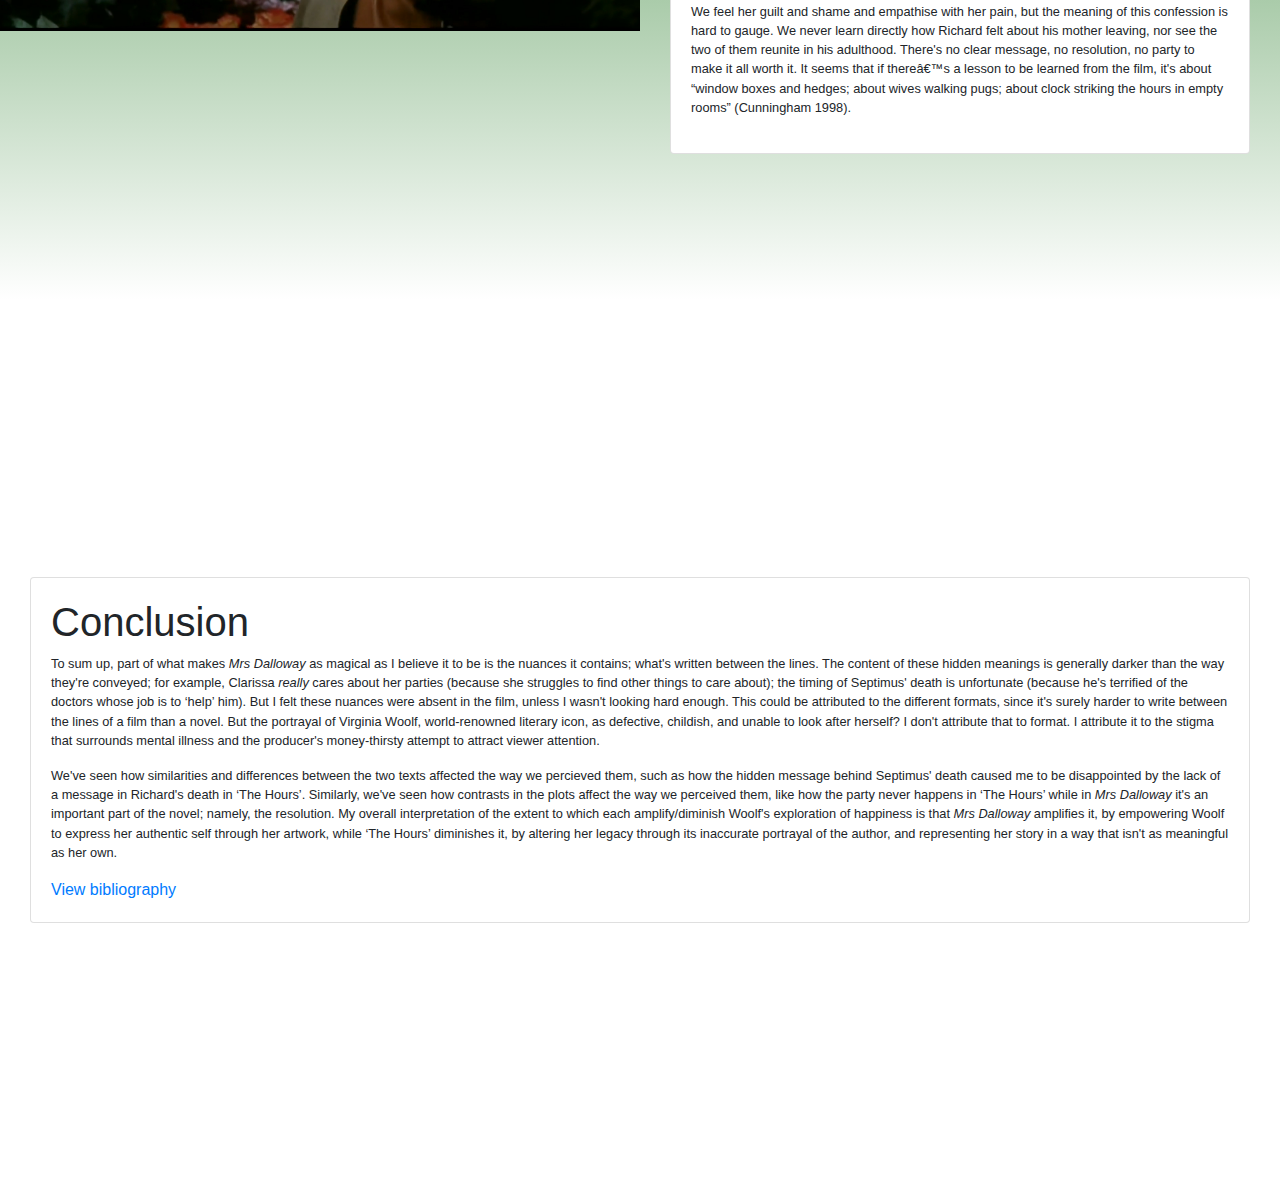
==== commit 013677c5: "Final commit" ====
--- a/index.html
+++ b/index.html
@@ -32,7 +32,7 @@
 	<body>
 		<div class="container-fluid" id="wrapper">
 			<div class="row" id="title">
-				<div class="col-6 page" onclick="scrollToElement('intro')">
+				<div class="col page" onclick="scrollToElement('intro')">
 					<h1>Virginia Woolf: a Misremembered Icon</h1>
 					<h3>An interactive essay by Finley Owen</h3>
 					<b>How to read this essay</b>
@@ -111,7 +111,7 @@
 								the novel.
 							</p>
 							<p>
-								&ldquo;The Hours&rdquo; is a 2002 American film
+								&lsquo;The Hours&rsquo; is a 2002 American film
 								directed by Stephen Daldry based on
 								<i>The Hours</i>, a 1998 novel by Michael
 								Cunningham. It follows three plotlines over
@@ -337,7 +337,9 @@
 						&#151;Michael Cunningham in <i>The Hours</i> (Cunningham
 						1998).
 					</p>
-					<hr style="color: cadetblue; height: 10px" />
+					<div>
+						<hr style="color: cadetblue; height: 10px" />
+					</div>
 					<p>
 						In <i>Mrs Dalloway</i>, Woolf uses fictitious characters
 						to express her actual thoughts on many aspects of life
@@ -379,8 +381,9 @@
 						gave her anxiety. The treatments they prescribed for her
 						were unsuccessful and torturous. . . By the end of
 						Virginia’s treatments, she could no longer cope with her
-						normal life.&rdquo; (Holm 2018). Knowing this, Mrs
-						Dalloway can be compared to Sylvia Plath&#39;s
+						normal life.&rdquo; (Holm 2018). Knowing this,
+						<i>Mrs Dalloway</i> can be compared to Sylvia
+						Plath&#39;s
 						<b
 							id="the-bell-jar"
 							onclick="describe('the-bell-jar')"
@@ -485,14 +488,14 @@
 							title="This school of thought, when applied, says the best way to distribute resources ‘practically’ to humans, and to prevent the human population passing an imagined ‘crisis point’, is to cut of healthcare and essential services to those who prone to ‘falling through the cracks’ of society; essentially the poor, the shellshocked, and the minority population."
 							>Malthusian philosophy</b
 						>, which is deeply entrenched in our social and economic
-						systems and was gaining popularity at the time Mrs
-						Dalloway was written. While it&#39;s not likely that
-						Woolf meant this directly as a philosophical criticism,
-						I think she chose her words carefully when speaking of
-						Septimus&#39; illness, and it may be true that some of
-						Septimus&#39; revelations and delusions are based on
-						things that she thought or experienced herself. So, the
-						relevance of Malthusian philosophy to
+						systems and was gaining popularity at the time
+						<i>Mrs Dalloway</i> was written. While it&#39;s not
+						likely that Woolf meant this directly as a philosophical
+						criticism, I think she chose her words carefully when
+						speaking of Septimus&#39; illness, and it may be true
+						that some of Septimus&#39; revelations and delusions are
+						based on things that she thought or experienced herself.
+						So, the relevance of Malthusian philosophy to
 						<i>Mrs Dalloway</i> lies not in its political imact, but
 						its ideology, which is likely to have a lot in common
 						with the ideological stigma around mental illness that
@@ -624,8 +627,9 @@
 								it too occurs at strange timing (specifically,
 								when Clarissa arrives to help prepare him for
 								the party). However, I feel strongly that the
-								meaning of Septimus&#39; death in Mrs Dalloway
-								was exactly that, the timing. As Is&#39;ve said,
+								meaning of Septimus&#39; death in
+								<i>Mrs Dalloway</i>
+								was exactly that, the timing. As I&#39;ve said,
 								it was an important and meaningful commentary
 								about the like of Dr. Holmes and forced mental
 								health treatment. In the film, however, there is
@@ -662,15 +666,15 @@
 								Richard&#39;s father&#39;s birthday in 1951. We
 								feel her guilt and shame and empathise with her
 								pain, but the meaning of this confession is hard
-								to gauge. We never learn how Richard felt about
-								his mother leaving, nor see the two of them
-								reunite in his adulthood. There&#39;s no clear
-								message, no resolution, no party to make it all
-								worth it. It seems that if there’s a lesson to
-								be learned from the film, it&#39;s about
-								&ldquo;window boxes and hedges; about wives
-								walking pugs; about clock striking the hours in
-								empty rooms&rdquo; (Cunningham 1998).
+								to gauge. We never learn directly how Richard
+								felt about his mother leaving, nor see the two
+								of them reunite in his adulthood. There&#39;s no
+								clear message, no resolution, no party to make
+								it all worth it. It seems that if there’s a
+								lesson to be learned from the film, it&#39;s
+								about &ldquo;window boxes and hedges; about
+								wives walking pugs; about clock striking the
+								hours in empty rooms&rdquo; (Cunningham 1998).
 							</p>
 						</div>
 					</div>
@@ -734,6 +738,7 @@
 								author, and representing her story in a way that
 								isn&#39;t as meaningful as her own.
 							</p>
+							<a href="bibliography.html">View bibliography</a>
 						</div>
 					</div>
 				</div>
